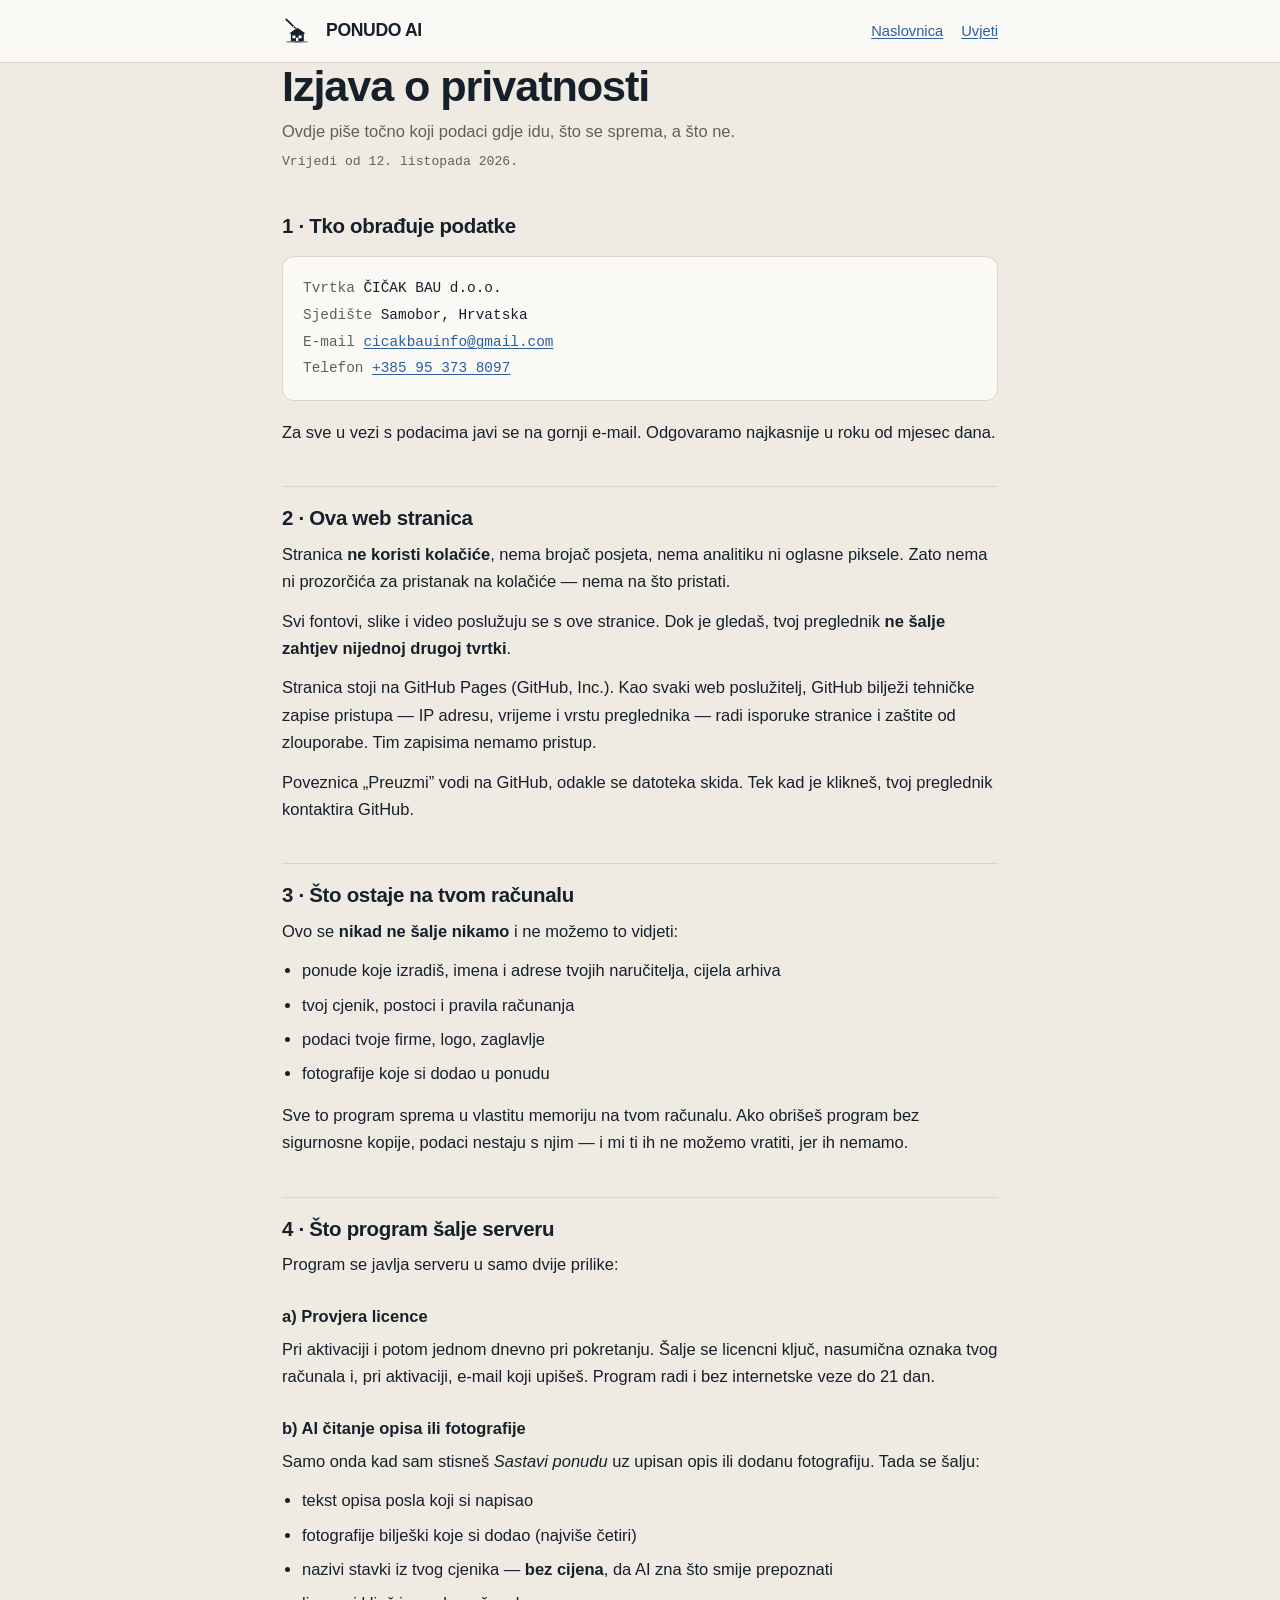
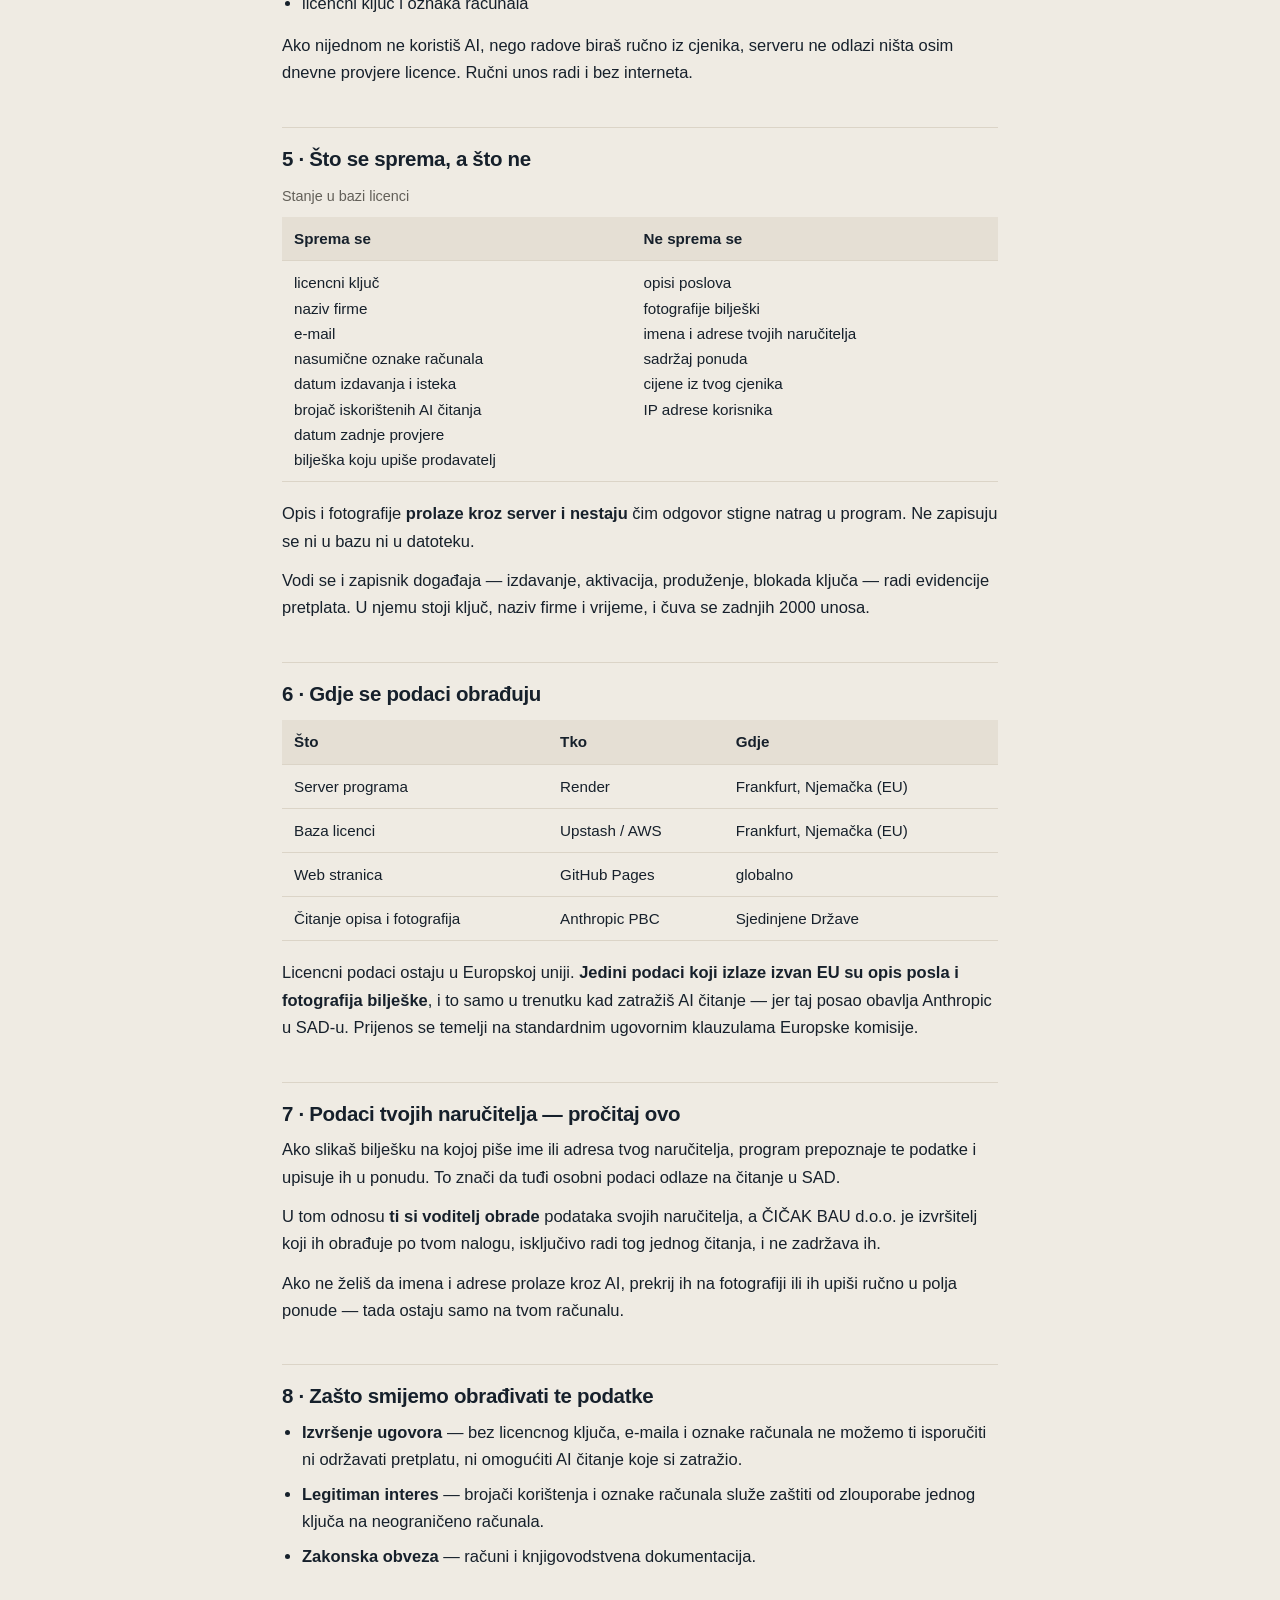
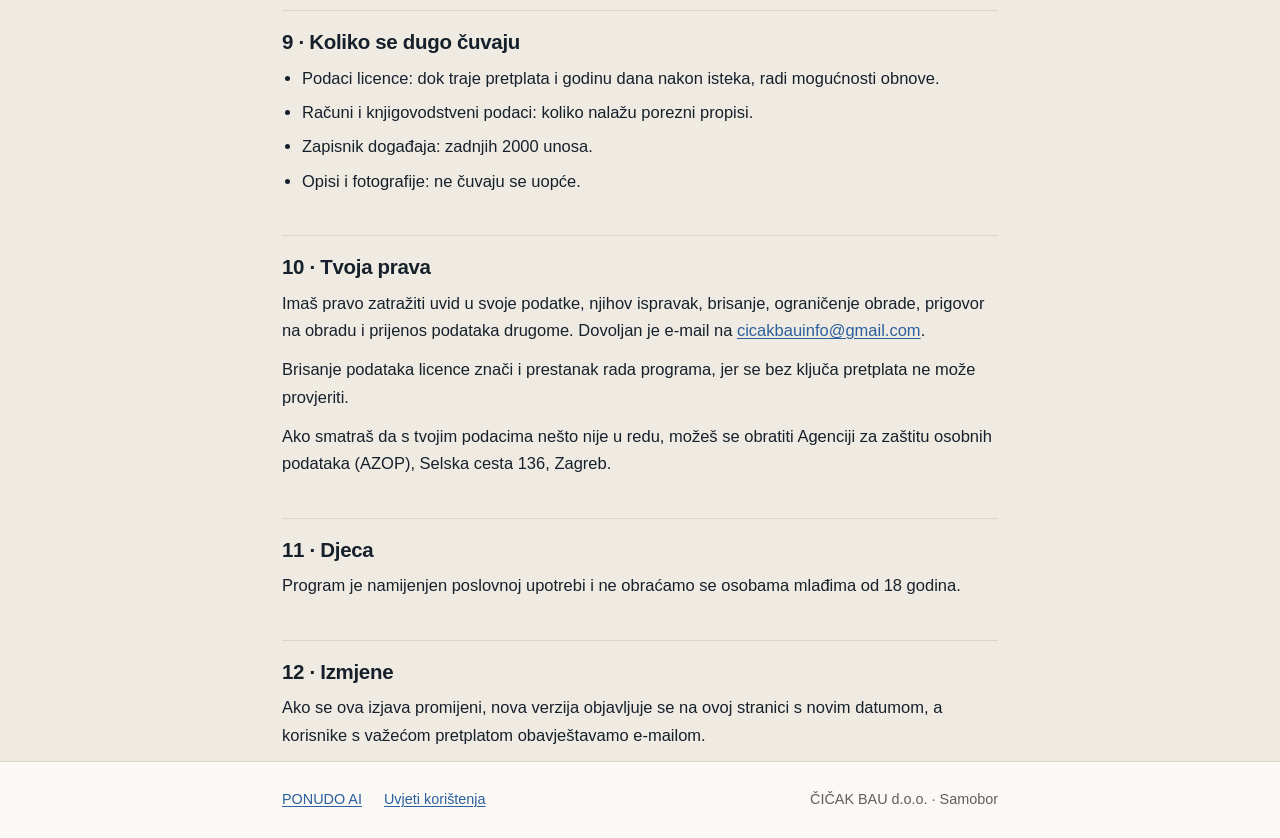
==== privatnost.html @ dbea9ea5 "Uvjeti koristenja i izjava o privatnosti + fontovi s vlastite stranice" ====
<!doctype html>
<html lang="hr">
<head>
<meta charset="utf-8">
<meta name="viewport" content="width=device-width, initial-scale=1">
<title>Izjava o privatnosti · PONUDO AI</title>
<meta name="description" content="Koje podatke PONUDO AI prikuplja, što se sprema, gdje se obrađuje i koja su tvoja prava.">
<meta name="robots" content="index, follow">
<link rel="icon" href="znak.svg">
<link rel="stylesheet" href="fontovi.css">
<link rel="stylesheet" href="pravno.css">
</head>
<body>

<header class="vrh">
  <div class="wrap">
    <img src="znak.svg" alt="">
    <span class="ime">PONUDO AI</span>
    <nav>
      <a href="./">Naslovnica</a>
      <a href="uvjeti.html">Uvjeti</a>
    </nav>
  </div>
</header>

<main class="wrap">

<h1>Izjava o privatnosti</h1>
<p class="uvod">Ovdje piše točno koji podaci gdje idu, što se sprema, a što ne.</p>
<p class="azur">Vrijedi od 12. listopada 2026.</p>

<h2>1 · Tko obrađuje podatke</h2>
<div class="okvir tvrtka">
  <span>Tvrtka</span> ČIČAK BAU d.o.o.<br>
  <span>Sjedište</span> Samobor, Hrvatska<br>
  <span>E-mail</span> <a href="mailto:cicakbauinfo@gmail.com">cicakbauinfo@gmail.com</a><br>
  <span>Telefon</span> <a href="tel:+385953738097">+385 95 373 8097</a>
</div>
<p>Za sve u vezi s podacima javi se na gornji e-mail. Odgovaramo najkasnije u roku od mjesec dana.</p>

<h2>2 · Ova web stranica</h2>
<p>Stranica <strong>ne koristi kolačiće</strong>, nema brojač posjeta, nema analitiku ni oglasne piksele. Zato nema ni prozorčića za pristanak na kolačiće — nema na što pristati.</p>
<p>Svi fontovi, slike i video poslužuju se s ove stranice. Dok je gledaš, tvoj preglednik <strong>ne šalje zahtjev nijednoj drugoj tvrtki</strong>.</p>
<p>Stranica stoji na GitHub Pages (GitHub, Inc.). Kao svaki web poslužitelj, GitHub bilježi tehničke zapise pristupa — IP adresu, vrijeme i vrstu preglednika — radi isporuke stranice i zaštite od zlouporabe. Tim zapisima nemamo pristup.</p>
<p>Poveznica „Preuzmi” vodi na GitHub, odakle se datoteka skida. Tek kad je klikneš, tvoj preglednik kontaktira GitHub.</p>

<h2>3 · Što ostaje na tvom računalu</h2>
<p>Ovo se <strong>nikad ne šalje nikamo</strong> i ne možemo to vidjeti:</p>
<ul>
  <li>ponude koje izradiš, imena i adrese tvojih naručitelja, cijela arhiva</li>
  <li>tvoj cjenik, postoci i pravila računanja</li>
  <li>podaci tvoje firme, logo, zaglavlje</li>
  <li>fotografije koje si dodao u ponudu</li>
</ul>
<p>Sve to program sprema u vlastitu memoriju na tvom računalu. Ako obrišeš program bez sigurnosne kopije, podaci nestaju s njim — i mi ti ih ne možemo vratiti, jer ih nemamo.</p>

<h2>4 · Što program šalje serveru</h2>
<p>Program se javlja serveru u samo dvije prilike:</p>

<h3>a) Provjera licence</h3>
<p>Pri aktivaciji i potom jednom dnevno pri pokretanju. Šalje se licencni ključ, nasumična oznaka tvog računala i, pri aktivaciji, e-mail koji upišeš. Program radi i bez internetske veze do 21 dan.</p>

<h3>b) AI čitanje opisa ili fotografije</h3>
<p>Samo onda kad sam stisneš <em>Sastavi ponudu</em> uz upisan opis ili dodanu fotografiju. Tada se šalju:</p>
<ul>
  <li>tekst opisa posla koji si napisao</li>
  <li>fotografije bilješki koje si dodao (najviše četiri)</li>
  <li>nazivi stavki iz tvog cjenika — <strong>bez cijena</strong>, da AI zna što smije prepoznati</li>
  <li>licencni ključ i oznaka računala</li>
</ul>
<p>Ako nijednom ne koristiš AI, nego radove biraš ručno iz cjenika, serveru ne odlazi ništa osim dnevne provjere licence. Ručni unos radi i bez interneta.</p>

<h2>5 · Što se sprema, a što ne</h2>
<table>
  <caption>Stanje u bazi licenci</caption>
  <tr><th>Sprema se</th><th>Ne sprema se</th></tr>
  <tr>
    <td>
      licencni ključ<br>
      naziv firme<br>
      e-mail<br>
      nasumične oznake računala<br>
      datum izdavanja i isteka<br>
      brojač iskorištenih AI čitanja<br>
      datum zadnje provjere<br>
      bilješka koju upiše prodavatelj
    </td>
    <td>
      opisi poslova<br>
      fotografije bilješki<br>
      imena i adrese tvojih naručitelja<br>
      sadržaj ponuda<br>
      cijene iz tvog cjenika<br>
      IP adrese korisnika
    </td>
  </tr>
</table>
<p>Opis i fotografije <strong>prolaze kroz server i nestaju</strong> čim odgovor stigne natrag u program. Ne zapisuju se ni u bazu ni u datoteku.</p>
<p>Vodi se i zapisnik događaja — izdavanje, aktivacija, produženje, blokada ključa — radi evidencije pretplata. U njemu stoji ključ, naziv firme i vrijeme, i čuva se zadnjih 2000 unosa.</p>

<h2>6 · Gdje se podaci obrađuju</h2>
<table>
  <tr><th>Što</th><th>Tko</th><th>Gdje</th></tr>
  <tr><td>Server programa</td><td>Render</td><td>Frankfurt, Njemačka (EU)</td></tr>
  <tr><td>Baza licenci</td><td>Upstash / AWS</td><td>Frankfurt, Njemačka (EU)</td></tr>
  <tr><td>Web stranica</td><td>GitHub Pages</td><td>globalno</td></tr>
  <tr><td>Čitanje opisa i fotografija</td><td>Anthropic PBC</td><td>Sjedinjene Države</td></tr>
</table>
<p>Licencni podaci ostaju u Europskoj uniji. <strong>Jedini podaci koji izlaze izvan EU su opis posla i fotografija bilješke</strong>, i to samo u trenutku kad zatražiš AI čitanje — jer taj posao obavlja Anthropic u SAD-u. Prijenos se temelji na standardnim ugovornim klauzulama Europske komisije.</p>

<h2>7 · Podaci tvojih naručitelja — pročitaj ovo</h2>
<p>Ako slikaš bilješku na kojoj piše ime ili adresa tvog naručitelja, program prepoznaje te podatke i upisuje ih u ponudu. To znači da tuđi osobni podaci odlaze na čitanje u SAD.</p>
<p>U tom odnosu <strong>ti si voditelj obrade</strong> podataka svojih naručitelja, a ČIČAK BAU d.o.o. je izvršitelj koji ih obrađuje po tvom nalogu, isključivo radi tog jednog čitanja, i ne zadržava ih.</p>
<p>Ako ne želiš da imena i adrese prolaze kroz AI, prekrij ih na fotografiji ili ih upiši ručno u polja ponude — tada ostaju samo na tvom računalu.</p>

<h2>8 · Zašto smijemo obrađivati te podatke</h2>
<ul>
  <li><strong>Izvršenje ugovora</strong> — bez licencnog ključa, e-maila i oznake računala ne možemo ti isporučiti ni održavati pretplatu, ni omogućiti AI čitanje koje si zatražio.</li>
  <li><strong>Legitiman interes</strong> — brojači korištenja i oznake računala služe zaštiti od zlouporabe jednog ključa na neograničeno računala.</li>
  <li><strong>Zakonska obveza</strong> — računi i knjigovodstvena dokumentacija.</li>
</ul>

<h2>9 · Koliko se dugo čuvaju</h2>
<ul>
  <li>Podaci licence: dok traje pretplata i godinu dana nakon isteka, radi mogućnosti obnove.</li>
  <li>Računi i knjigovodstveni podaci: koliko nalažu porezni propisi.</li>
  <li>Zapisnik događaja: zadnjih 2000 unosa.</li>
  <li>Opisi i fotografije: ne čuvaju se uopće.</li>
</ul>

<h2>10 · Tvoja prava</h2>
<p>Imaš pravo zatražiti uvid u svoje podatke, njihov ispravak, brisanje, ograničenje obrade, prigovor na obradu i prijenos podataka drugome. Dovoljan je e-mail na <a href="mailto:cicakbauinfo@gmail.com">cicakbauinfo@gmail.com</a>.</p>
<p>Brisanje podataka licence znači i prestanak rada programa, jer se bez ključa pretplata ne može provjeriti.</p>
<p>Ako smatraš da s tvojim podacima nešto nije u redu, možeš se obratiti Agenciji za zaštitu osobnih podataka (AZOP), Selska cesta 136, Zagreb.</p>

<h2>11 · Djeca</h2>
<p>Program je namijenjen poslovnoj upotrebi i ne obraćamo se osobama mlađima od 18 godina.</p>

<h2>12 · Izmjene</h2>
<p>Ako se ova izjava promijeni, nova verzija objavljuje se na ovoj stranici s novim datumom, a korisnike s važećom pretplatom obavještavamo e-mailom.</p>

</main>

<footer>
  <div class="wrap">
    <a href="./">PONUDO AI</a>
    <a href="uvjeti.html">Uvjeti korištenja</a>
    <span class="razmak">ČIČAK BAU d.o.o. · Samobor</span>
  </div>
</footer>

</body>
</html>
---- fontovi.css ----
/* Fontovi se poslužuju s ove stranice — ništa se ne traži od Googlea ni bilo koga drugog. */
@font-face{font-family:'Figtree';font-style:normal;font-weight:400;font-display:swap;
src:url(figtree-latin-ext-400-normal.woff2) format('woff2');
unicode-range:U+0100-02BA,U+02BD-02C5,U+02C7-02CC,U+02CE-02D7,U+02DD-02FF,U+0304,U+0308,U+0329,U+1D00-1DBF,U+1E00-1E9F,U+1EF2-1EFF,U+2020,U+20A0-20AB,U+20AD-20C0,U+2113,U+2C60-2C7F,U+A720-A7FF}
@font-face{font-family:'Figtree';font-style:normal;font-weight:400;font-display:swap;
src:url(figtree-latin-400-normal.woff2) format('woff2');
unicode-range:U+0000-00FF,U+0131,U+0152-0153,U+02BB-02BC,U+02C6,U+02DA,U+02DC,U+0304,U+0308,U+0329,U+2000-206F,U+20AC,U+2122,U+2191,U+2193,U+2212,U+2215,U+FEFF,U+FFFD}
@font-face{font-family:'Figtree';font-style:normal;font-weight:500;font-display:swap;
src:url(figtree-latin-ext-500-normal.woff2) format('woff2');
unicode-range:U+0100-02BA,U+02BD-02C5,U+02C7-02CC,U+02CE-02D7,U+02DD-02FF,U+0304,U+0308,U+0329,U+1D00-1DBF,U+1E00-1E9F,U+1EF2-1EFF,U+2020,U+20A0-20AB,U+20AD-20C0,U+2113,U+2C60-2C7F,U+A720-A7FF}
@font-face{font-family:'Figtree';font-style:normal;font-weight:500;font-display:swap;
src:url(figtree-latin-500-normal.woff2) format('woff2');
unicode-range:U+0000-00FF,U+0131,U+0152-0153,U+02BB-02BC,U+02C6,U+02DA,U+02DC,U+0304,U+0308,U+0329,U+2000-206F,U+20AC,U+2122,U+2191,U+2193,U+2212,U+2215,U+FEFF,U+FFFD}
@font-face{font-family:'Figtree';font-style:normal;font-weight:600;font-display:swap;
src:url(figtree-latin-ext-600-normal.woff2) format('woff2');
unicode-range:U+0100-02BA,U+02BD-02C5,U+02C7-02CC,U+02CE-02D7,U+02DD-02FF,U+0304,U+0308,U+0329,U+1D00-1DBF,U+1E00-1E9F,U+1EF2-1EFF,U+2020,U+20A0-20AB,U+20AD-20C0,U+2113,U+2C60-2C7F,U+A720-A7FF}
@font-face{font-family:'Figtree';font-style:normal;font-weight:600;font-display:swap;
src:url(figtree-latin-600-normal.woff2) format('woff2');
unicode-range:U+0000-00FF,U+0131,U+0152-0153,U+02BB-02BC,U+02C6,U+02DA,U+02DC,U+0304,U+0308,U+0329,U+2000-206F,U+20AC,U+2122,U+2191,U+2193,U+2212,U+2215,U+FEFF,U+FFFD}
@font-face{font-family:'Outfit';font-style:normal;font-weight:600;font-display:swap;
src:url(outfit-latin-ext-600-normal.woff2) format('woff2');
unicode-range:U+0100-02BA,U+02BD-02C5,U+02C7-02CC,U+02CE-02D7,U+02DD-02FF,U+0304,U+0308,U+0329,U+1D00-1DBF,U+1E00-1E9F,U+1EF2-1EFF,U+2020,U+20A0-20AB,U+20AD-20C0,U+2113,U+2C60-2C7F,U+A720-A7FF}
@font-face{font-family:'Outfit';font-style:normal;font-weight:600;font-display:swap;
src:url(outfit-latin-600-normal.woff2) format('woff2');
unicode-range:U+0000-00FF,U+0131,U+0152-0153,U+02BB-02BC,U+02C6,U+02DA,U+02DC,U+0304,U+0308,U+0329,U+2000-206F,U+20AC,U+2122,U+2191,U+2193,U+2212,U+2215,U+FEFF,U+FFFD}
@font-face{font-family:'Outfit';font-style:normal;font-weight:700;font-display:swap;
src:url(outfit-latin-ext-700-normal.woff2) format('woff2');
unicode-range:U+0100-02BA,U+02BD-02C5,U+02C7-02CC,U+02CE-02D7,U+02DD-02FF,U+0304,U+0308,U+0329,U+1D00-1DBF,U+1E00-1E9F,U+1EF2-1EFF,U+2020,U+20A0-20AB,U+20AD-20C0,U+2113,U+2C60-2C7F,U+A720-A7FF}
@font-face{font-family:'Outfit';font-style:normal;font-weight:700;font-display:swap;
src:url(outfit-latin-700-normal.woff2) format('woff2');
unicode-range:U+0000-00FF,U+0131,U+0152-0153,U+02BB-02BC,U+02C6,U+02DA,U+02DC,U+0304,U+0308,U+0329,U+2000-206F,U+20AC,U+2122,U+2191,U+2193,U+2212,U+2215,U+FEFF,U+FFFD}
@font-face{font-family:'Outfit';font-style:normal;font-weight:800;font-display:swap;
src:url(outfit-latin-ext-800-normal.woff2) format('woff2');
unicode-range:U+0100-02BA,U+02BD-02C5,U+02C7-02CC,U+02CE-02D7,U+02DD-02FF,U+0304,U+0308,U+0329,U+1D00-1DBF,U+1E00-1E9F,U+1EF2-1EFF,U+2020,U+20A0-20AB,U+20AD-20C0,U+2113,U+2C60-2C7F,U+A720-A7FF}
@font-face{font-family:'Outfit';font-style:normal;font-weight:800;font-display:swap;
src:url(outfit-latin-800-normal.woff2) format('woff2');
unicode-range:U+0000-00FF,U+0131,U+0152-0153,U+02BB-02BC,U+02C6,U+02DA,U+02DC,U+0304,U+0308,U+0329,U+2000-206F,U+20AC,U+2122,U+2191,U+2193,U+2212,U+2215,U+FEFF,U+FFFD}
@font-face{font-family:'DM Mono';font-style:normal;font-weight:400;font-display:swap;
src:url(dm-mono-latin-ext-400-normal.woff2) format('woff2');
unicode-range:U+0100-02BA,U+02BD-02C5,U+02C7-02CC,U+02CE-02D7,U+02DD-02FF,U+0304,U+0308,U+0329,U+1D00-1DBF,U+1E00-1E9F,U+1EF2-1EFF,U+2020,U+20A0-20AB,U+20AD-20C0,U+2113,U+2C60-2C7F,U+A720-A7FF}
@font-face{font-family:'DM Mono';font-style:normal;font-weight:400;font-display:swap;
src:url(dm-mono-latin-400-normal.woff2) format('woff2');
unicode-range:U+0000-00FF,U+0131,U+0152-0153,U+02BB-02BC,U+02C6,U+02DA,U+02DC,U+0304,U+0308,U+0329,U+2000-206F,U+20AC,U+2122,U+2191,U+2193,U+2212,U+2215,U+FEFF,U+FFFD}
@font-face{font-family:'DM Mono';font-style:normal;font-weight:500;font-display:swap;
src:url(dm-mono-latin-ext-500-normal.woff2) format('woff2');
unicode-range:U+0100-02BA,U+02BD-02C5,U+02C7-02CC,U+02CE-02D7,U+02DD-02FF,U+0304,U+0308,U+0329,U+1D00-1DBF,U+1E00-1E9F,U+1EF2-1EFF,U+2020,U+20A0-20AB,U+20AD-20C0,U+2113,U+2C60-2C7F,U+A720-A7FF}
@font-face{font-family:'DM Mono';font-style:normal;font-weight:500;font-display:swap;
src:url(dm-mono-latin-500-normal.woff2) format('woff2');
unicode-range:U+0000-00FF,U+0131,U+0152-0153,U+02BB-02BC,U+02C6,U+02DA,U+02DC,U+0304,U+0308,U+0329,U+2000-206F,U+20AC,U+2122,U+2191,U+2193,U+2212,U+2215,U+FEFF,U+FFFD}
---- pravno.css ----
/* Zajednički izgled pravnih stranica — ista paleta i fontovi kao naslovnica */
:root{
  --bg:#EFEBE3; --surface:#FBF9F5; --surface-2:#E5DFD4;
  --fg:#16202B; --fg-muted:#625F58;
  --line:#DBD4C7; --line-strong:#C2B9A8;
  --accent:#2B5F9E; --accent-2:#1E4876; --accent-ink:#FFFFFF; --accent-soft:#E3EAF4;
  --ff-display:"Outfit","Segoe UI",Arial,sans-serif;
  --ff-body:"Figtree","Segoe UI",Roboto,Arial,sans-serif;
  --ff-mono:"DM Mono",ui-monospace,"Courier New",monospace;
}
@media (prefers-color-scheme:dark){
  :root:not([data-theme="light"]){
    --bg:#121820; --surface:#1A222C; --surface-2:#222B36;
    --fg:#ECE8E0; --fg-muted:#9BA1A9;
    --line:#2C3641; --line-strong:#3F4B58;
    --accent:#74A8E6; --accent-2:#A9CBF2; --accent-ink:#0F1720; --accent-soft:#1C2A3A;
    color-scheme:dark;
  }
}
*{box-sizing:border-box}
html{scroll-behavior:smooth}
body{margin:0;background:var(--bg);color:var(--fg);font-family:var(--ff-body);
     font-size:16.5px;line-height:1.66;-webkit-font-smoothing:antialiased}
.wrap{max-width:760px;margin:0 auto;padding:0 22px}

header.vrh{border-bottom:1px solid var(--line);background:var(--surface)}
header.vrh .wrap{display:flex;align-items:center;gap:14px;padding-block:16px}
header.vrh img{width:30px;height:30px;display:block}
header.vrh .ime{font-family:var(--ff-display);font-weight:800;letter-spacing:-.02em;font-size:1.1rem}
header.vrh nav{margin-left:auto;display:flex;gap:18px;font-size:.92rem}

main{padding-block:44px 64px}
h1{font-family:var(--ff-display);font-weight:800;letter-spacing:-.025em;
   font-size:clamp(1.9rem,4.4vw,2.7rem);line-height:1.08;margin:0 0 8px}
.uvod{color:var(--fg-muted);margin:0 0 6px}
.azur{font-family:var(--ff-mono);font-size:.82rem;color:var(--fg-muted);margin:0 0 34px}
h2{font-family:var(--ff-display);font-weight:700;letter-spacing:-.015em;
   font-size:1.28rem;line-height:1.25;margin:40px 0 10px;padding-top:18px;border-top:1px solid var(--line)}
h2:first-of-type{border-top:0;padding-top:0}
h3{font-family:var(--ff-display);font-weight:600;font-size:1.03rem;margin:24px 0 6px}
p,li{margin:0 0 12px}
ul,ol{padding-left:20px;margin:0 0 14px}
li{margin-bottom:7px}
a{color:var(--accent);text-decoration-thickness:1px;text-underline-offset:2px}
a:hover{color:var(--accent-2)}
a:focus-visible,button:focus-visible{outline:2.5px solid var(--accent);outline-offset:3px;border-radius:3px}
strong{font-weight:600}

.okvir{background:var(--surface);border:1px solid var(--line);border-radius:12px;padding:18px 20px;margin:18px 0}
.okvir p:last-child,.okvir ul:last-child,.okvir li:last-child{margin-bottom:0}
.tvrtka{font-family:var(--ff-mono);font-size:.9rem;line-height:1.85}
.tvrtka span{color:var(--fg-muted)}

table{border-collapse:collapse;width:100%;margin:14px 0 18px;font-size:.95rem}
th,td{text-align:left;padding:9px 12px;border-bottom:1px solid var(--line);vertical-align:top}
th{font-weight:600;background:var(--surface-2)}
caption{text-align:left;color:var(--fg-muted);font-size:.9rem;padding-bottom:8px}

footer{border-top:1px solid var(--line);background:var(--surface);padding-block:26px;font-size:.9rem}
footer .wrap{display:flex;flex-wrap:wrap;gap:8px 22px;align-items:center}
footer .razmak{margin-left:auto;color:var(--fg-muted)}
@media (max-width:560px){ footer .razmak{margin-left:0;width:100%} }
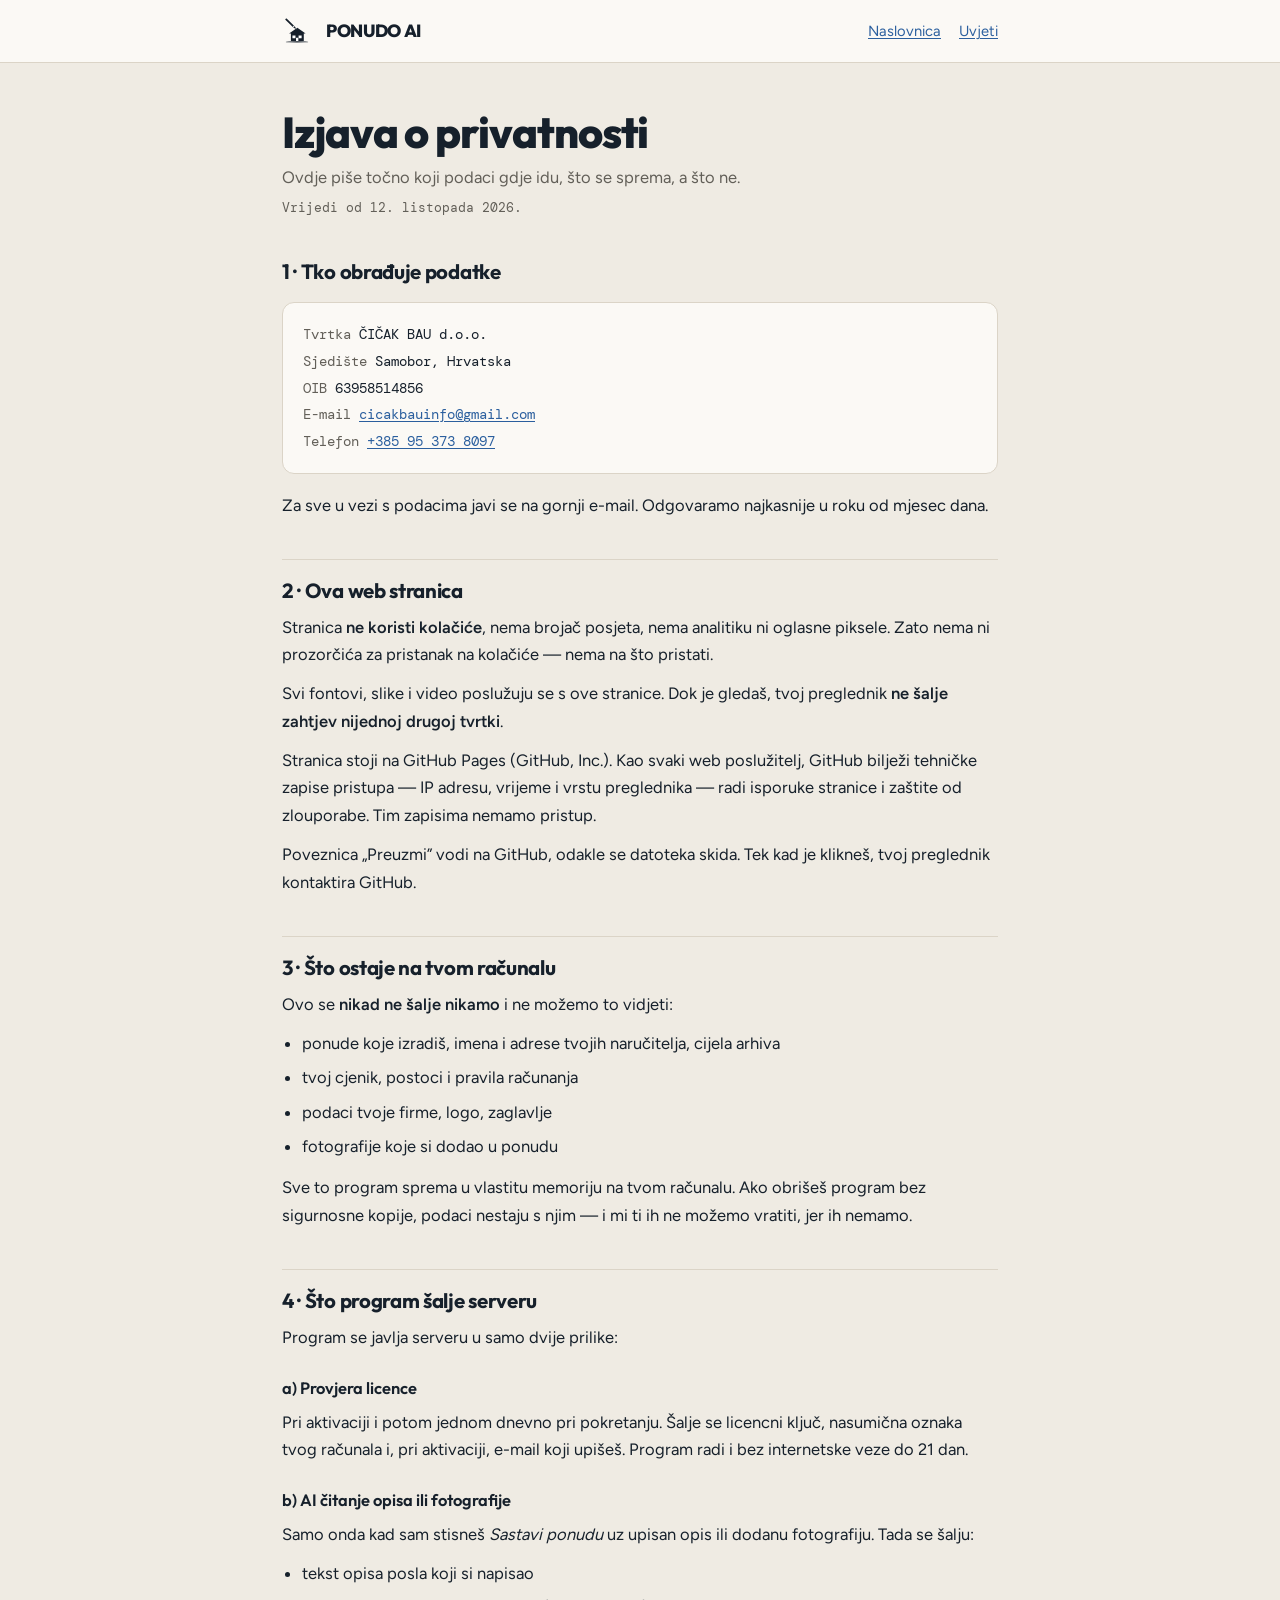
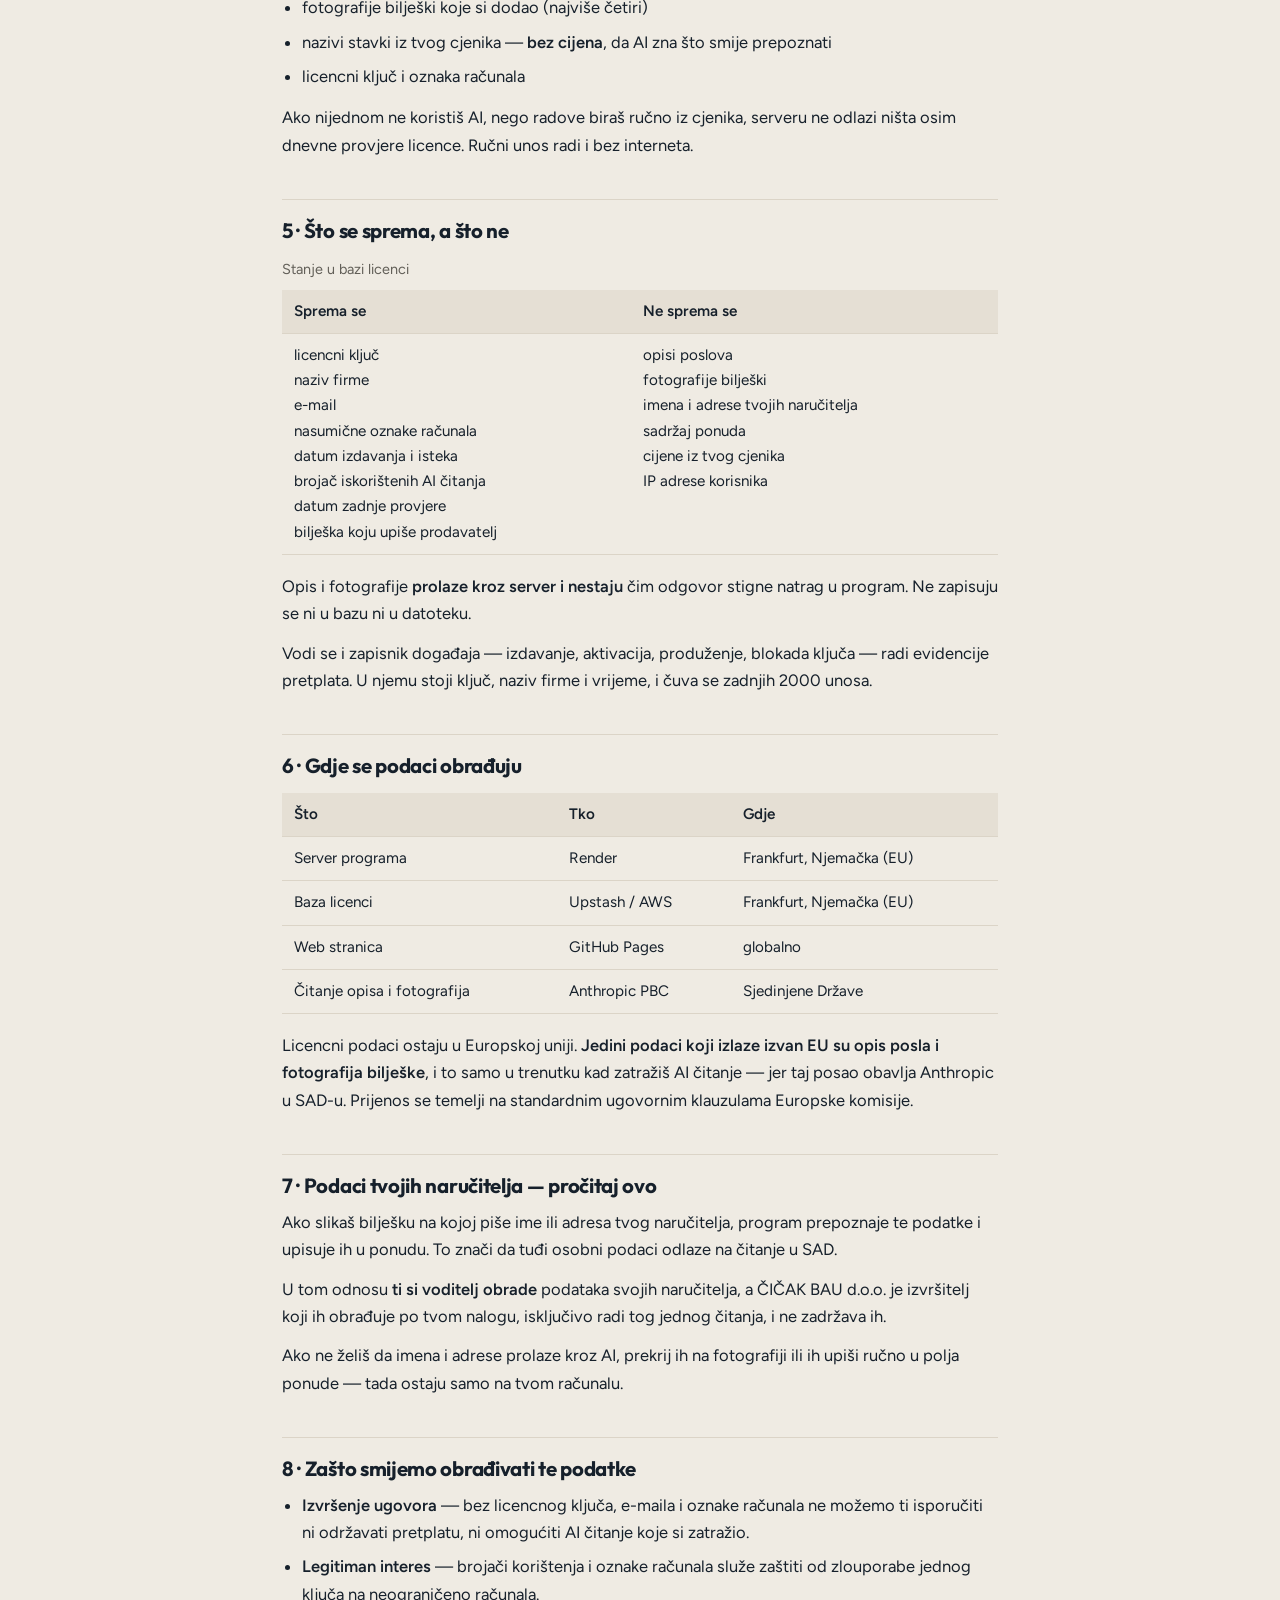
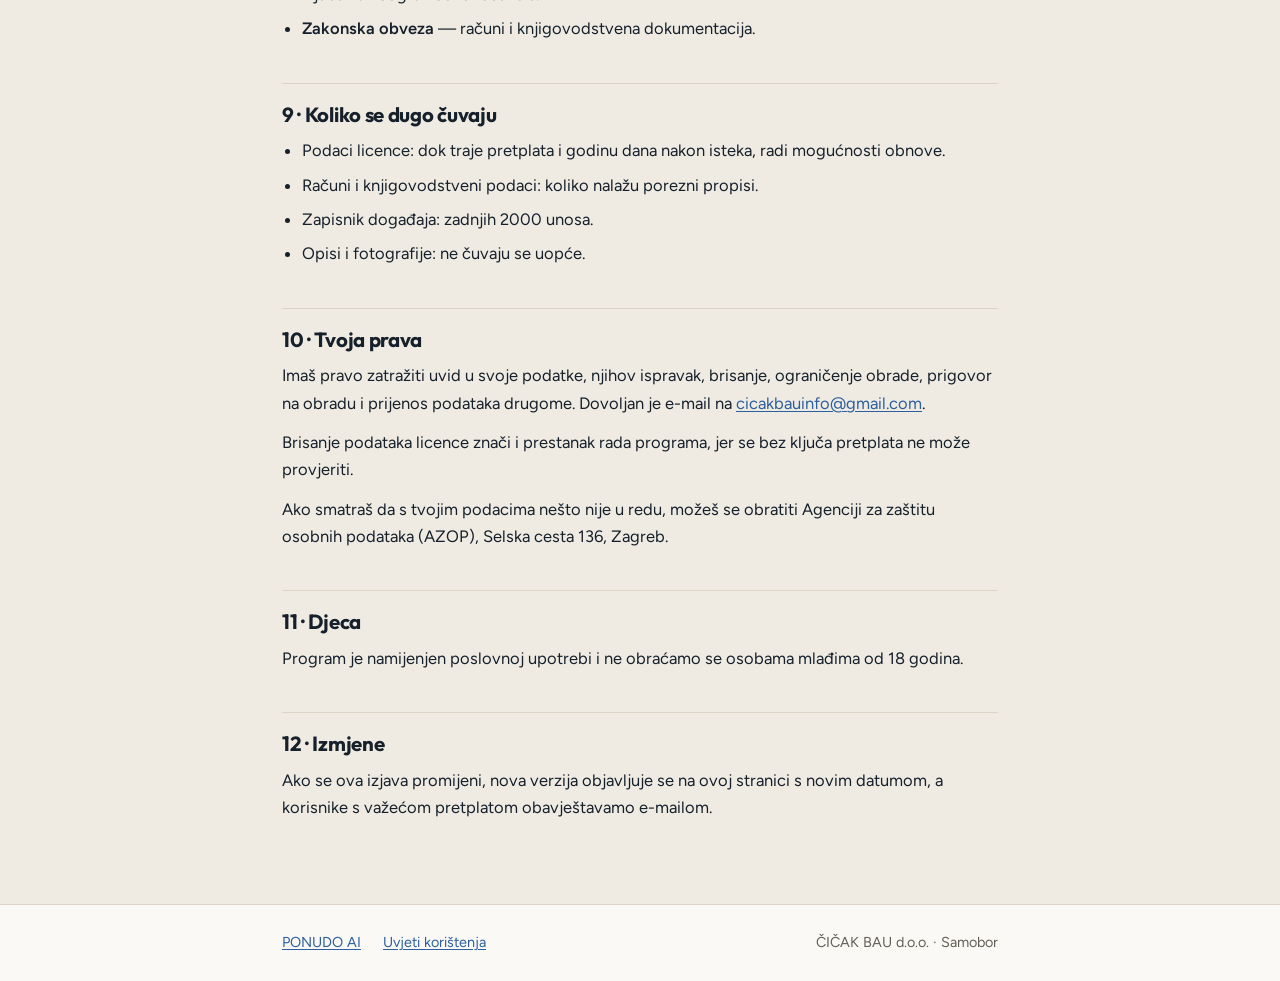
==== commit 369d0208: "OIB tvrtke i podaci za uplatu (IBAN, model, poziv na broj)" ====
--- a/privatnost.html
+++ b/privatnost.html
@@ -33,6 +33,7 @@
 <div class="okvir tvrtka">
   <span>Tvrtka</span> ČIČAK BAU d.o.o.<br>
   <span>Sjedište</span> Samobor, Hrvatska<br>
+  <span>OIB</span> 63958514856<br>
   <span>E-mail</span> <a href="mailto:cicakbauinfo@gmail.com">cicakbauinfo@gmail.com</a><br>
   <span>Telefon</span> <a href="tel:+385953738097">+385 95 373 8097</a>
 </div>
--- a/pravno.css
+++ b/pravno.css
@@ -29,7 +29,7 @@
 header.vrh .ime{font-family:var(--ff-display);font-weight:800;letter-spacing:-.02em;font-size:1.1rem}
 header.vrh nav{margin-left:auto;display:flex;gap:18px;font-size:.92rem}
 
-main{padding-block:44px 64px}
+main.wrap{padding-block:46px 70px}
 h1{font-family:var(--ff-display);font-weight:800;letter-spacing:-.025em;
    font-size:clamp(1.9rem,4.4vw,2.7rem);line-height:1.08;margin:0 0 8px}
 .uvod{color:var(--fg-muted);margin:0 0 6px}
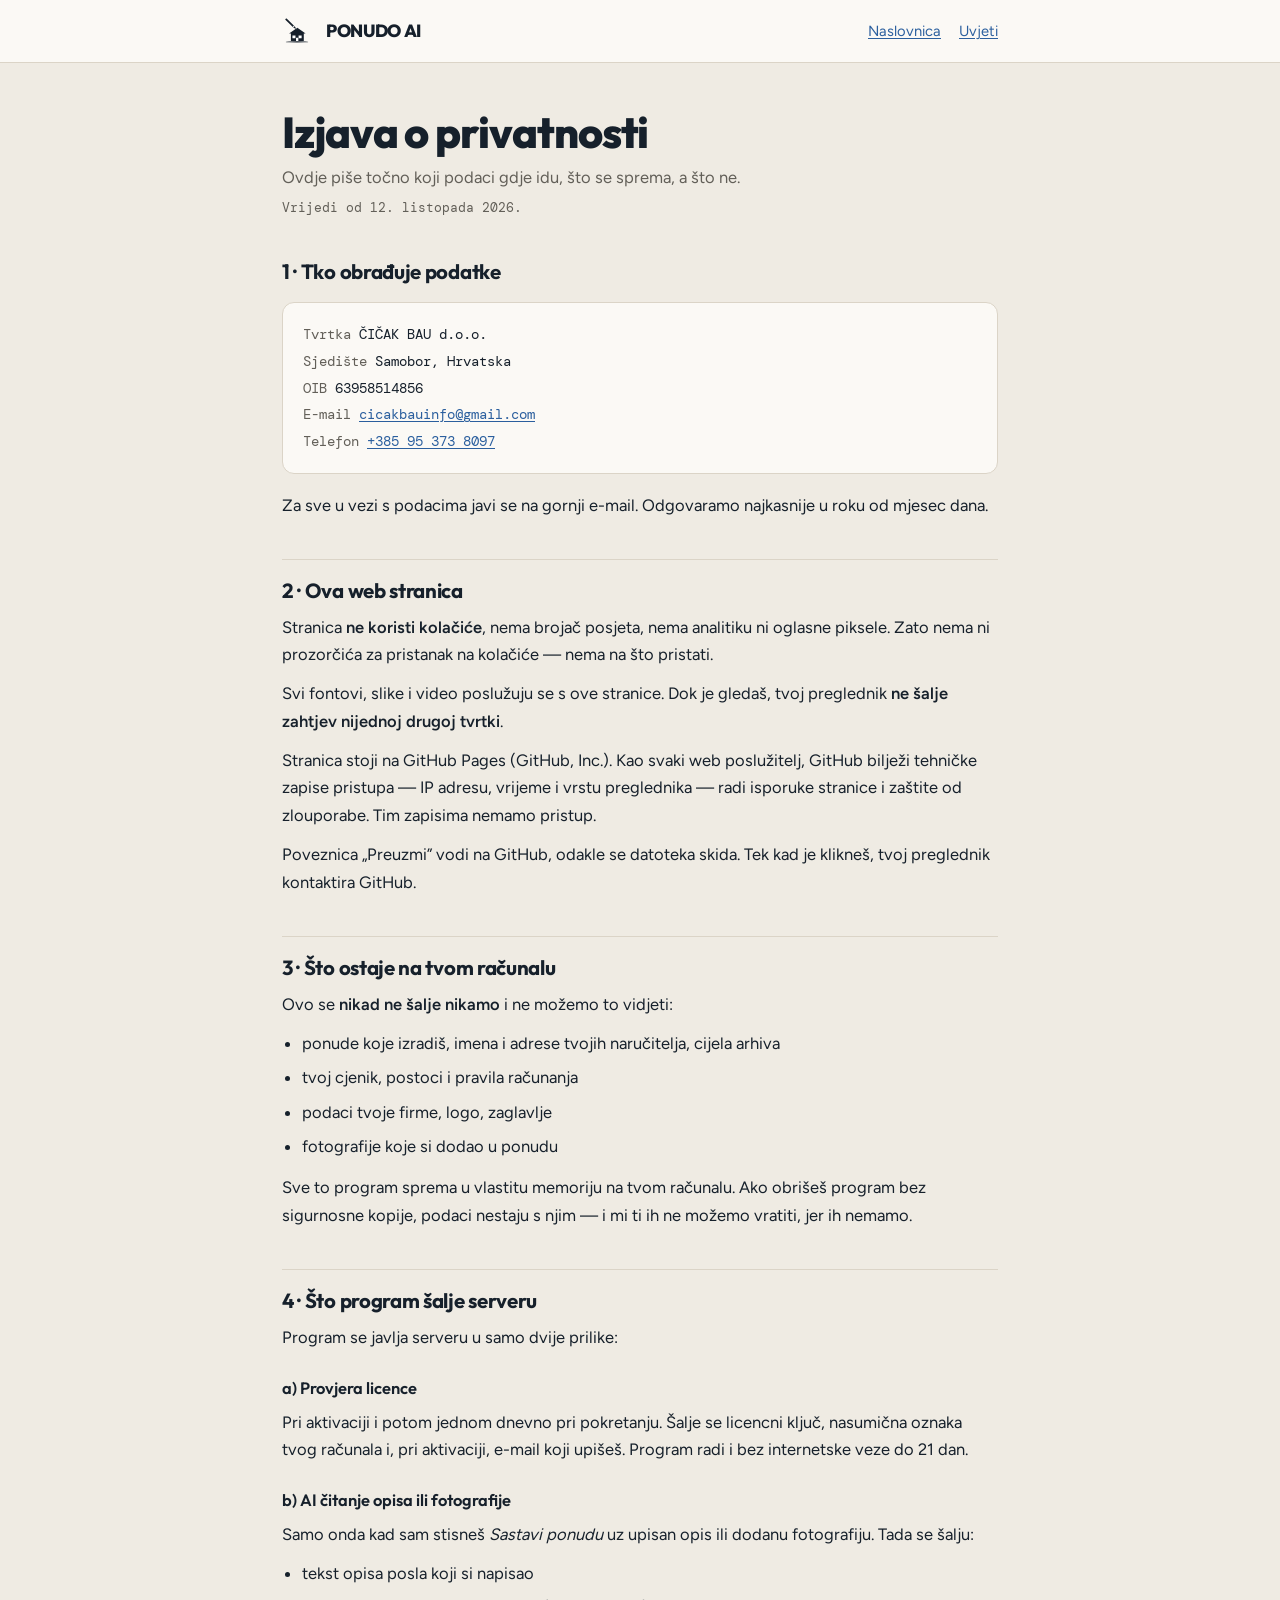
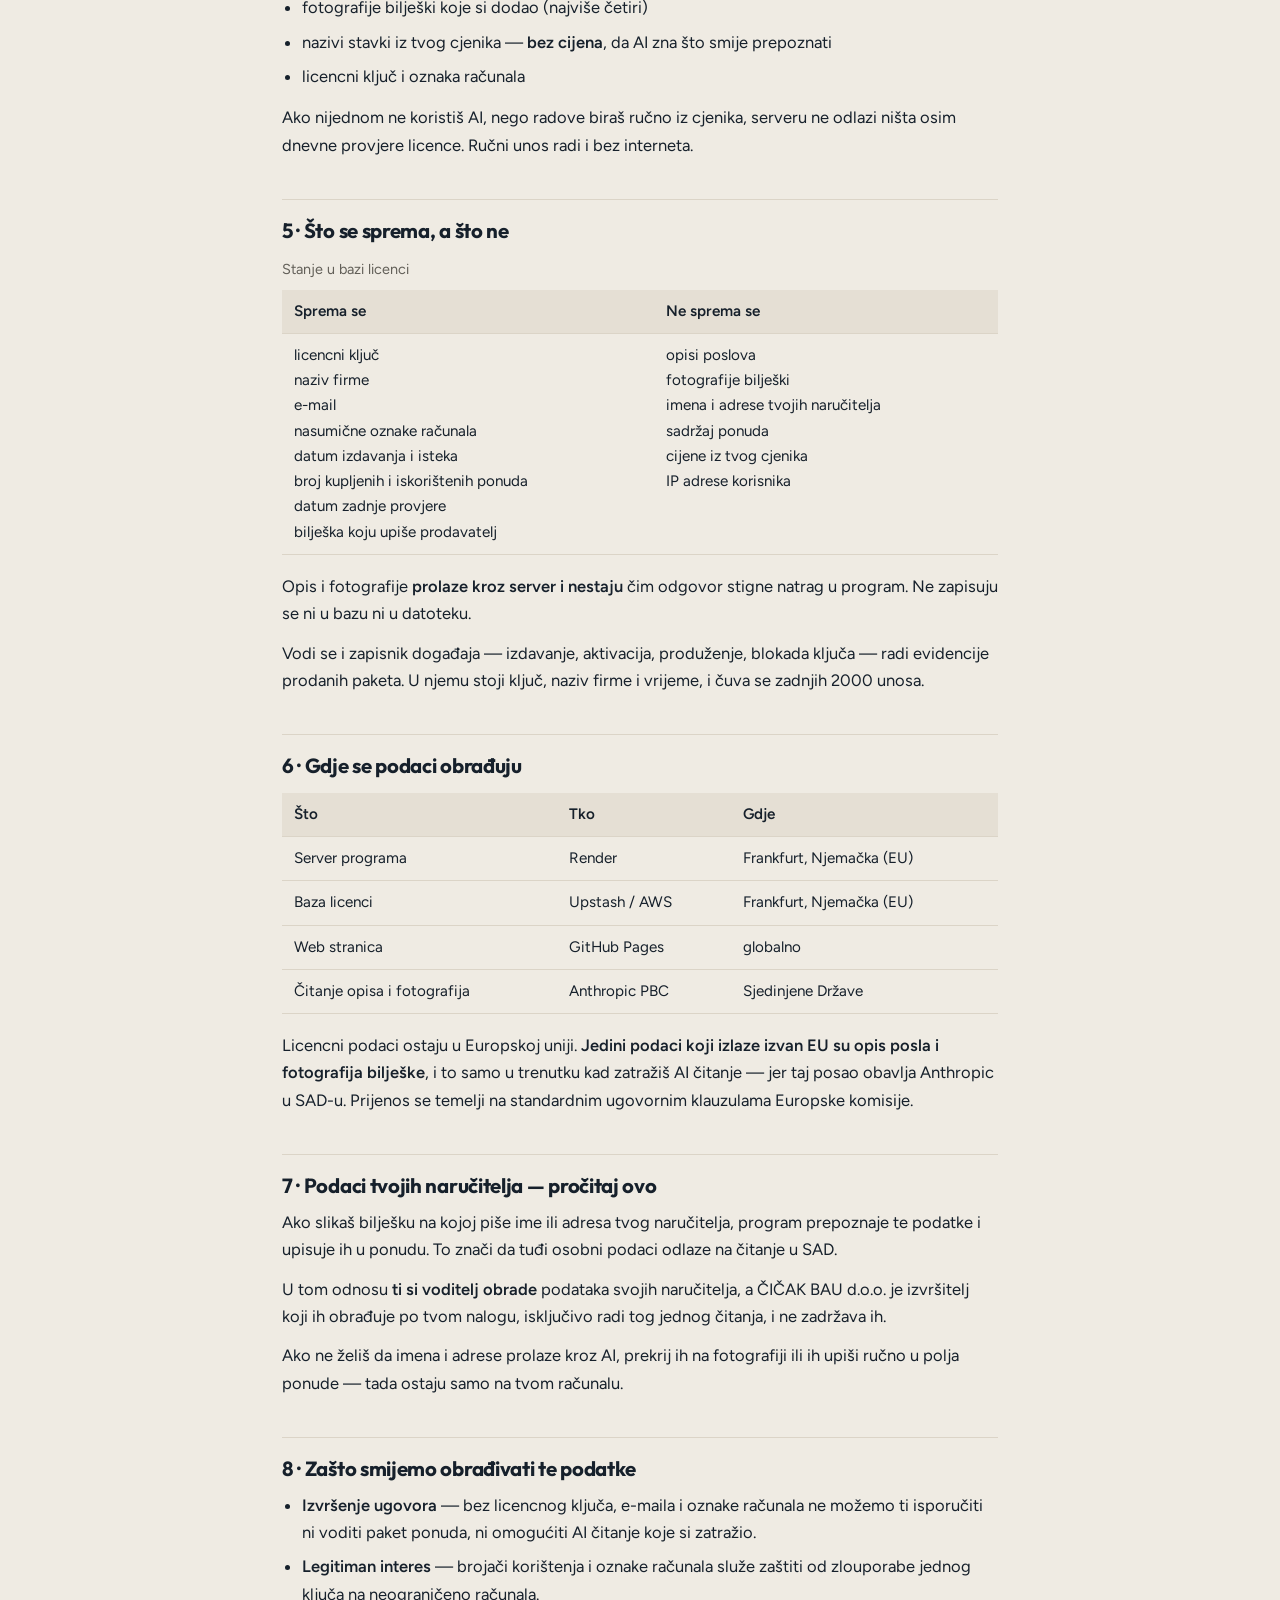
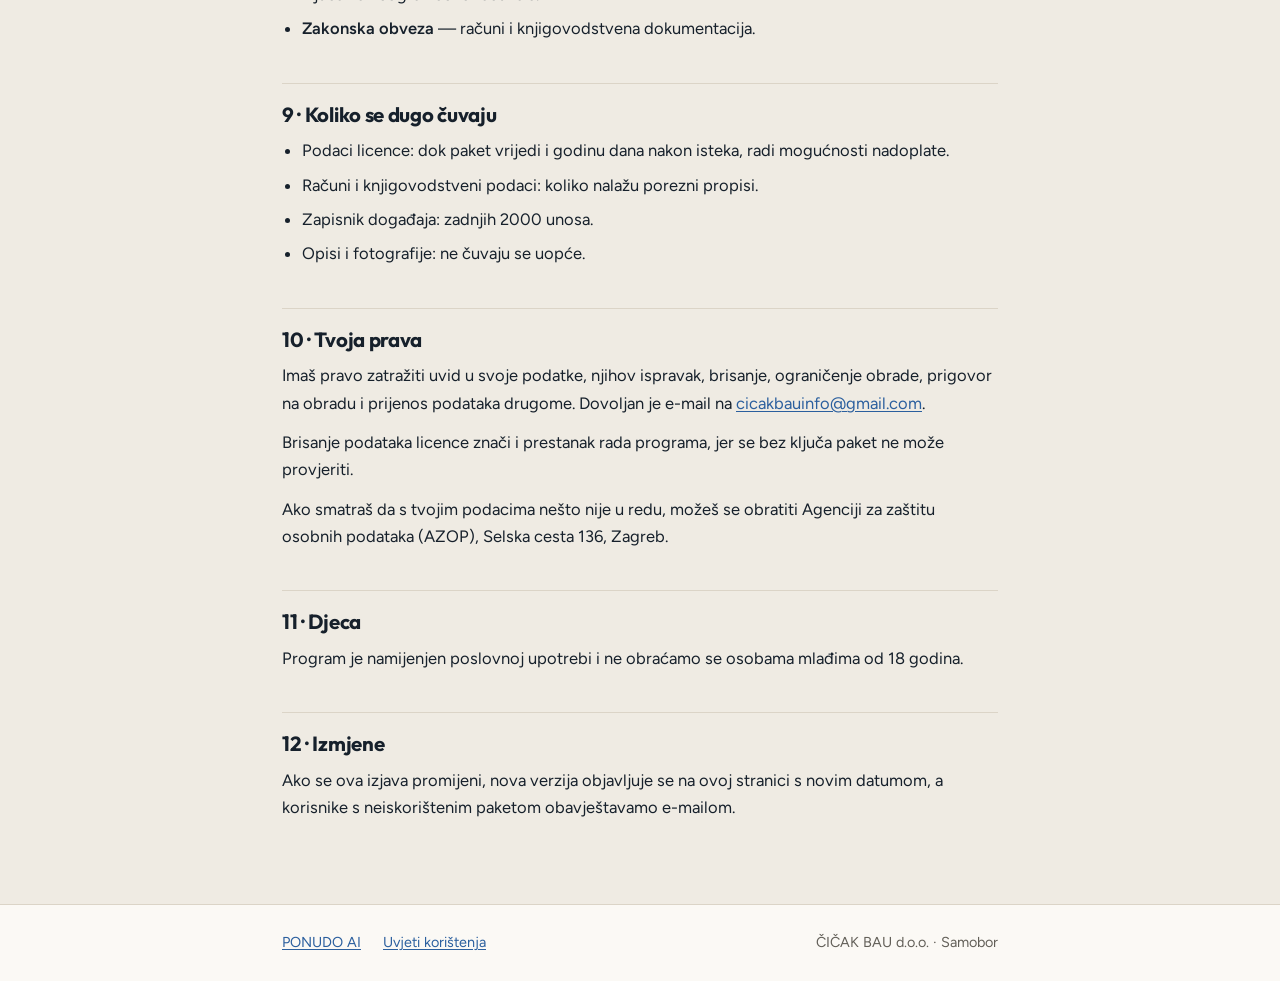
==== commit e2c21c13: "Nova cijena: paketi 20 ponuda / 20 € i 60 ponuda / 49 €" ====
--- a/privatnost.html
+++ b/privatnost.html
@@ -82,7 +82,7 @@
       e-mail<br>
       nasumične oznake računala<br>
       datum izdavanja i isteka<br>
-      brojač iskorištenih AI čitanja<br>
+      broj kupljenih i iskorištenih ponuda<br>
       datum zadnje provjere<br>
       bilješka koju upiše prodavatelj
     </td>
@@ -97,7 +97,7 @@
   </tr>
 </table>
 <p>Opis i fotografije <strong>prolaze kroz server i nestaju</strong> čim odgovor stigne natrag u program. Ne zapisuju se ni u bazu ni u datoteku.</p>
-<p>Vodi se i zapisnik događaja — izdavanje, aktivacija, produženje, blokada ključa — radi evidencije pretplata. U njemu stoji ključ, naziv firme i vrijeme, i čuva se zadnjih 2000 unosa.</p>
+<p>Vodi se i zapisnik događaja — izdavanje, aktivacija, produženje, blokada ključa — radi evidencije prodanih paketa. U njemu stoji ključ, naziv firme i vrijeme, i čuva se zadnjih 2000 unosa.</p>
 
 <h2>6 · Gdje se podaci obrađuju</h2>
 <table>
@@ -116,14 +116,14 @@
 
 <h2>8 · Zašto smijemo obrađivati te podatke</h2>
 <ul>
-  <li><strong>Izvršenje ugovora</strong> — bez licencnog ključa, e-maila i oznake računala ne možemo ti isporučiti ni održavati pretplatu, ni omogućiti AI čitanje koje si zatražio.</li>
+  <li><strong>Izvršenje ugovora</strong> — bez licencnog ključa, e-maila i oznake računala ne možemo ti isporučiti ni voditi paket ponuda, ni omogućiti AI čitanje koje si zatražio.</li>
   <li><strong>Legitiman interes</strong> — brojači korištenja i oznake računala služe zaštiti od zlouporabe jednog ključa na neograničeno računala.</li>
   <li><strong>Zakonska obveza</strong> — računi i knjigovodstvena dokumentacija.</li>
 </ul>
 
 <h2>9 · Koliko se dugo čuvaju</h2>
 <ul>
-  <li>Podaci licence: dok traje pretplata i godinu dana nakon isteka, radi mogućnosti obnove.</li>
+  <li>Podaci licence: dok paket vrijedi i godinu dana nakon isteka, radi mogućnosti nadoplate.</li>
   <li>Računi i knjigovodstveni podaci: koliko nalažu porezni propisi.</li>
   <li>Zapisnik događaja: zadnjih 2000 unosa.</li>
   <li>Opisi i fotografije: ne čuvaju se uopće.</li>
@@ -131,14 +131,14 @@
 
 <h2>10 · Tvoja prava</h2>
 <p>Imaš pravo zatražiti uvid u svoje podatke, njihov ispravak, brisanje, ograničenje obrade, prigovor na obradu i prijenos podataka drugome. Dovoljan je e-mail na <a href="mailto:cicakbauinfo@gmail.com">cicakbauinfo@gmail.com</a>.</p>
-<p>Brisanje podataka licence znači i prestanak rada programa, jer se bez ključa pretplata ne može provjeriti.</p>
+<p>Brisanje podataka licence znači i prestanak rada programa, jer se bez ključa paket ne može provjeriti.</p>
 <p>Ako smatraš da s tvojim podacima nešto nije u redu, možeš se obratiti Agenciji za zaštitu osobnih podataka (AZOP), Selska cesta 136, Zagreb.</p>
 
 <h2>11 · Djeca</h2>
 <p>Program je namijenjen poslovnoj upotrebi i ne obraćamo se osobama mlađima od 18 godina.</p>
 
 <h2>12 · Izmjene</h2>
-<p>Ako se ova izjava promijeni, nova verzija objavljuje se na ovoj stranici s novim datumom, a korisnike s važećom pretplatom obavještavamo e-mailom.</p>
+<p>Ako se ova izjava promijeni, nova verzija objavljuje se na ovoj stranici s novim datumom, a korisnike s neiskorištenim paketom obavještavamo e-mailom.</p>
 
 </main>
 
--- a/fontovi.css
+++ b/fontovi.css
@@ -47,3 +47,11 @@
 @font-face{font-family:'DM Mono';font-style:normal;font-weight:500;font-display:swap;
 src:url(dm-mono-latin-500-normal.woff2) format('woff2');
 unicode-range:U+0000-00FF,U+0131,U+0152-0153,U+02BB-02BC,U+02C6,U+02DA,U+02DC,U+0304,U+0308,U+0329,U+2000-206F,U+20AC,U+2122,U+2191,U+2193,U+2212,U+2215,U+FEFF,U+FFFD}
+
+/* Caveat — rukopis na bilješci s gradilišta */
+@font-face{font-family:'Caveat';font-style:normal;font-weight:500;font-display:swap;
+src:url(caveat-latin-ext-500-normal.woff2) format('woff2');
+unicode-range:U+0100-02BA,U+02BD-02C5,U+02C7-02CC,U+02CE-02D7,U+02DD-02FF,U+0304,U+0308,U+0329,U+1D00-1DBF,U+1E00-1E9F,U+1EF2-1EFF,U+2020,U+20A0-20AB,U+20AD-20C0,U+2113,U+2C60-2C7F,U+A720-A7FF}
+@font-face{font-family:'Caveat';font-style:normal;font-weight:500;font-display:swap;
+src:url(caveat-latin-500-normal.woff2) format('woff2');
+unicode-range:U+0000-00FF,U+0131,U+0152-0153,U+02BB-02BC,U+02C6,U+02DA,U+02DC,U+0304,U+0308,U+0329,U+2000-206F,U+20AC,U+2122,U+2191,U+2193,U+2212,U+2215,U+FEFF,U+FFFD}
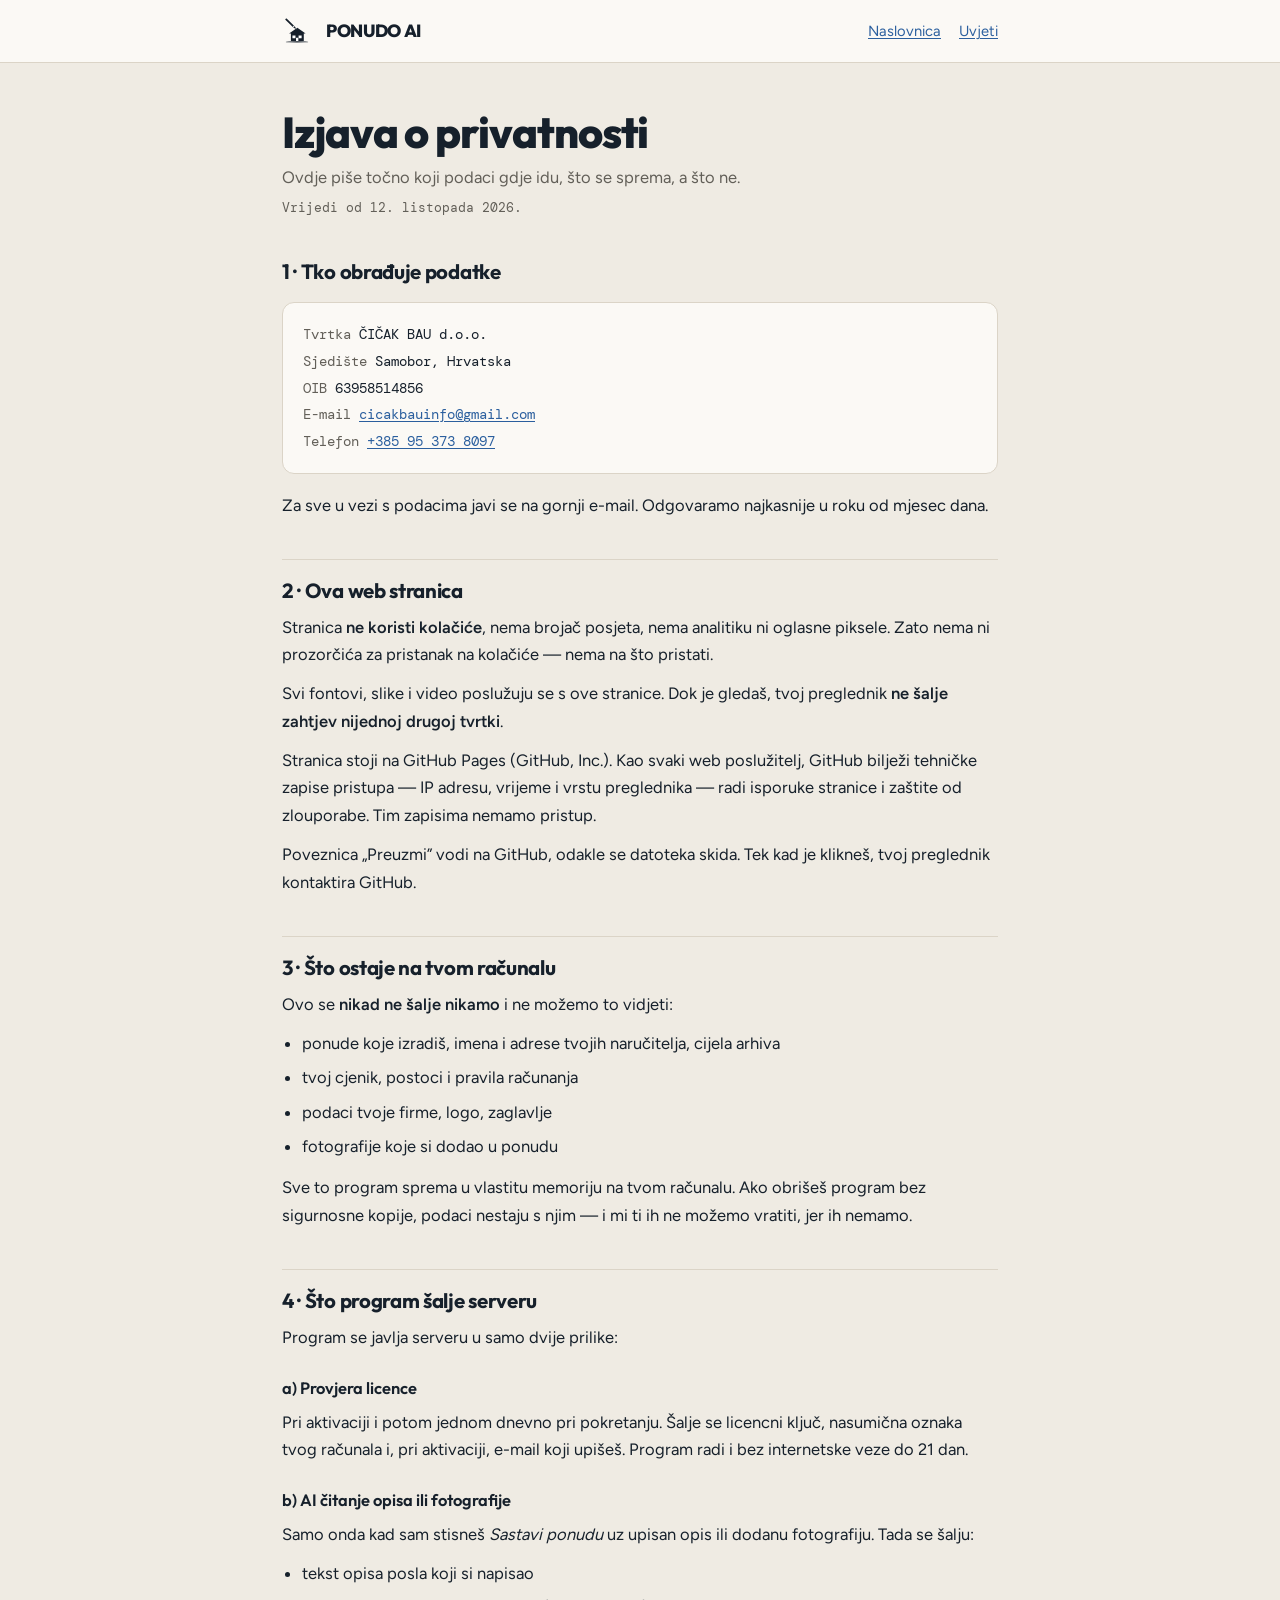
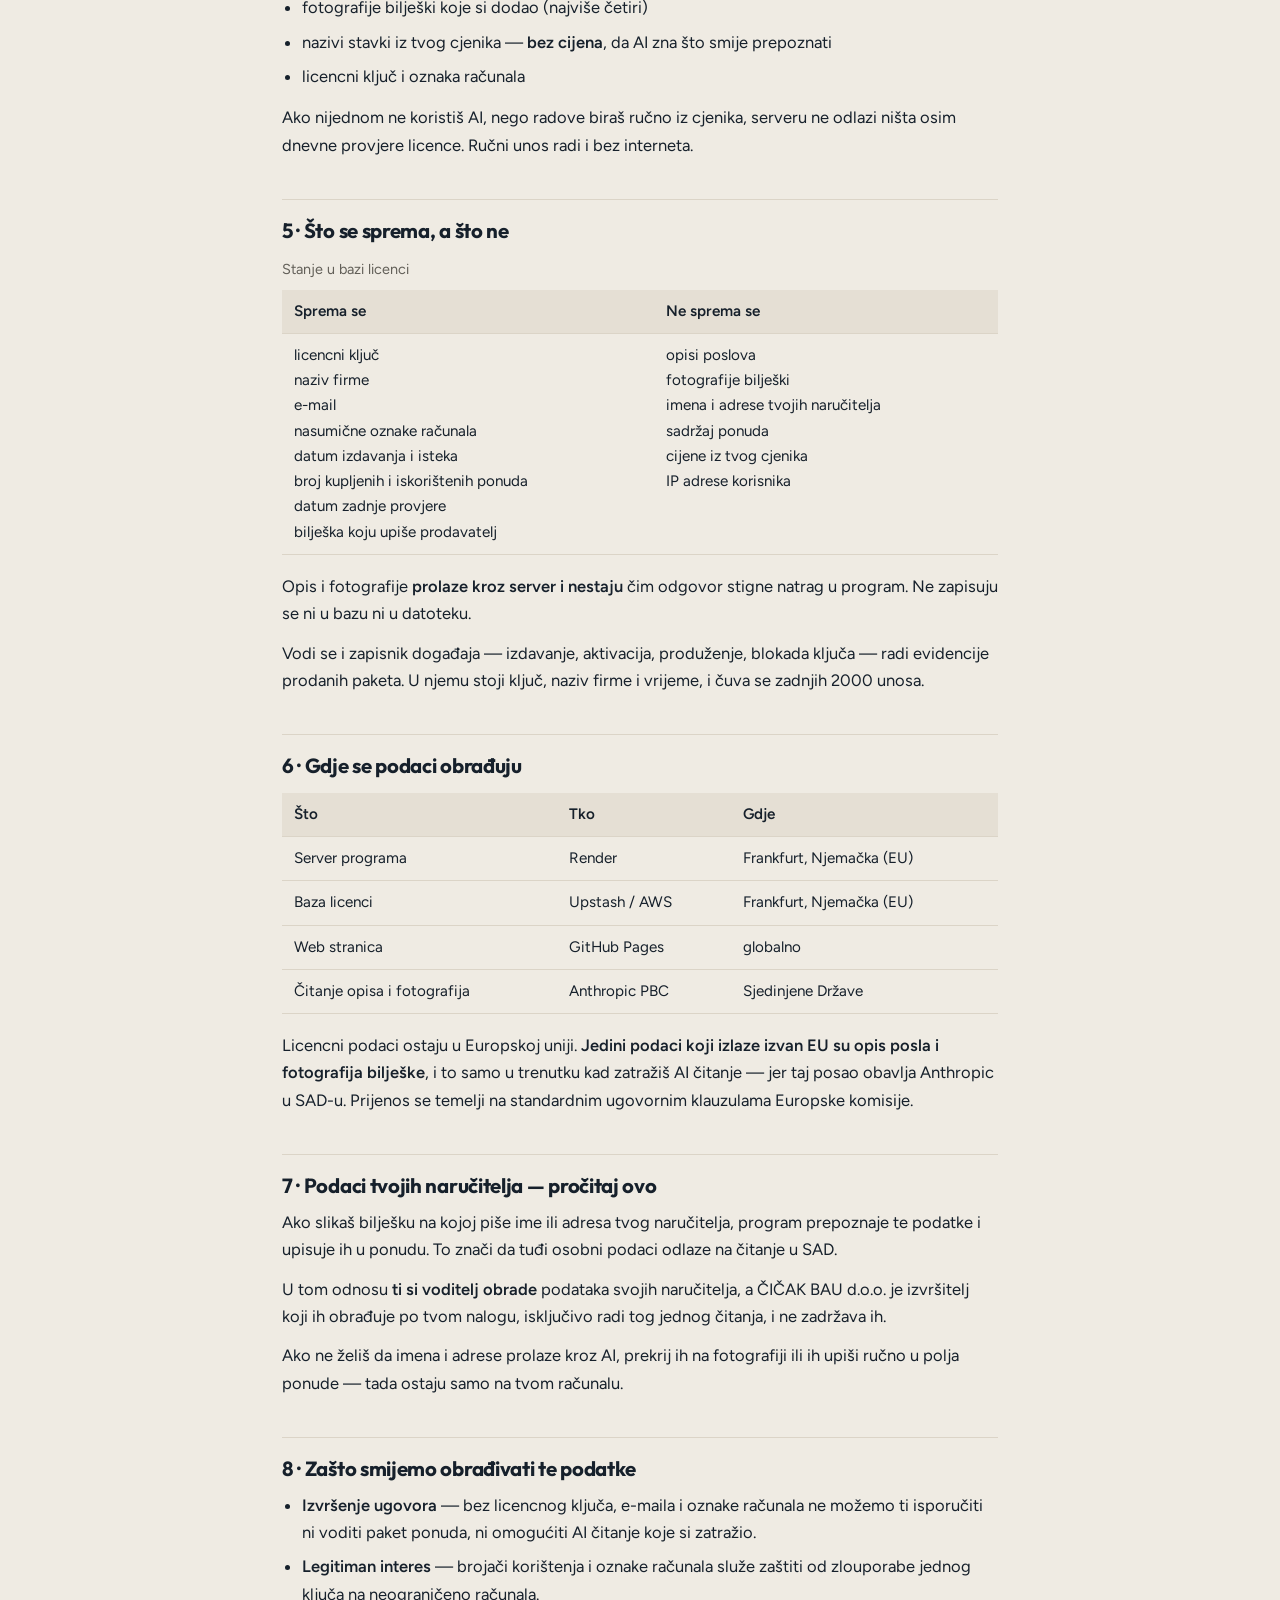
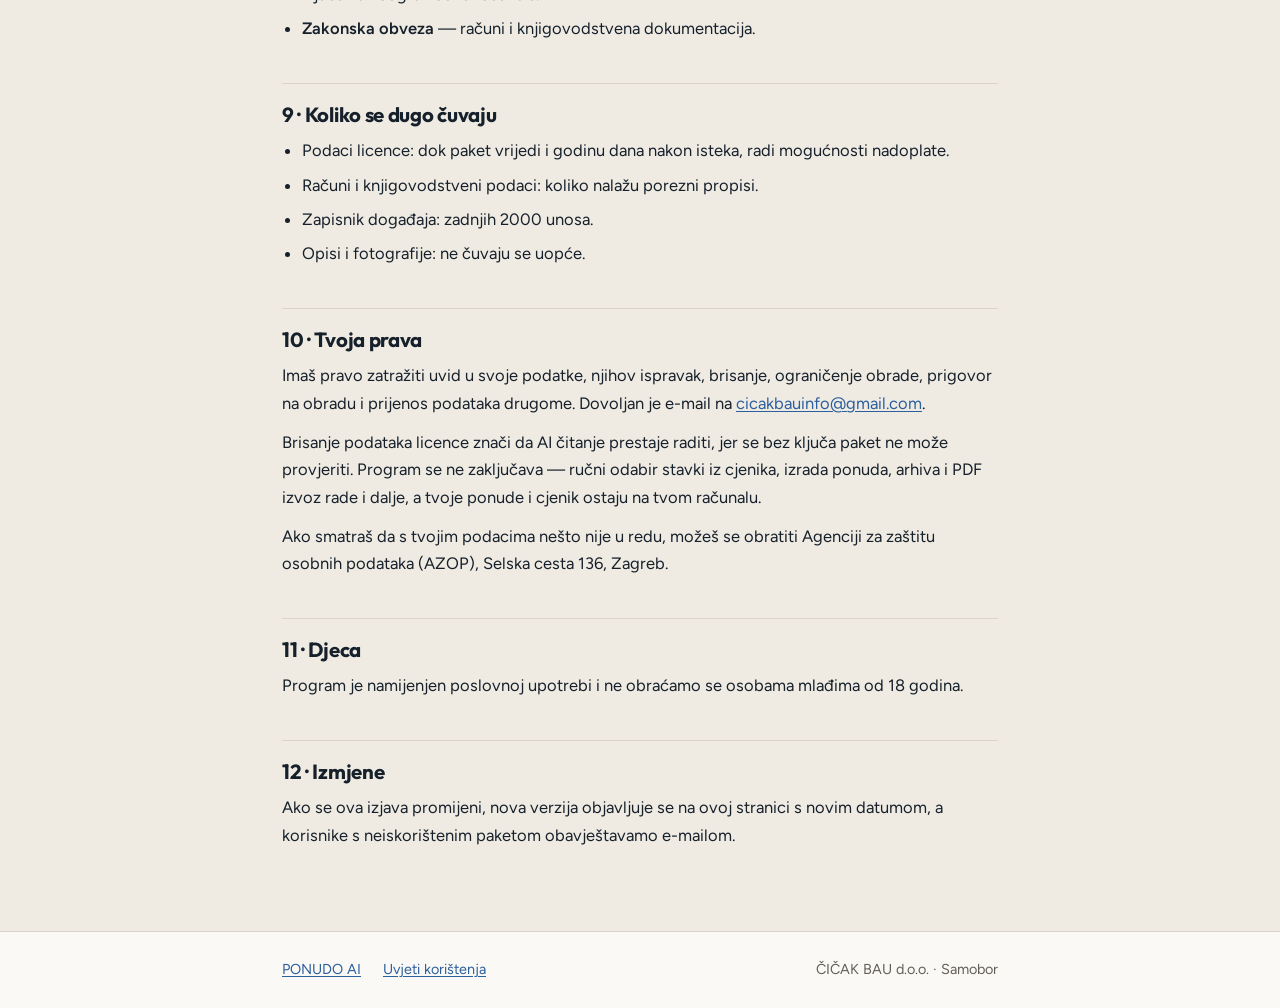
==== commit 095b6d5c: "Ispravak cijena: PDV se ne obracunava, 125 stavki u cjeniku, paket vs rucni unos" ====
--- a/privatnost.html
+++ b/privatnost.html
@@ -131,7 +131,7 @@
 
 <h2>10 · Tvoja prava</h2>
 <p>Imaš pravo zatražiti uvid u svoje podatke, njihov ispravak, brisanje, ograničenje obrade, prigovor na obradu i prijenos podataka drugome. Dovoljan je e-mail na <a href="mailto:cicakbauinfo@gmail.com">cicakbauinfo@gmail.com</a>.</p>
-<p>Brisanje podataka licence znači i prestanak rada programa, jer se bez ključa paket ne može provjeriti.</p>
+<p>Brisanje podataka licence znači da AI čitanje prestaje raditi, jer se bez ključa paket ne može provjeriti. Program se ne zaključava — ručni odabir stavki iz cjenika, izrada ponuda, arhiva i PDF izvoz rade i dalje, a tvoje ponude i cjenik ostaju na tvom računalu.</p>
 <p>Ako smatraš da s tvojim podacima nešto nije u redu, možeš se obratiti Agenciji za zaštitu osobnih podataka (AZOP), Selska cesta 136, Zagreb.</p>
 
 <h2>11 · Djeca</h2>
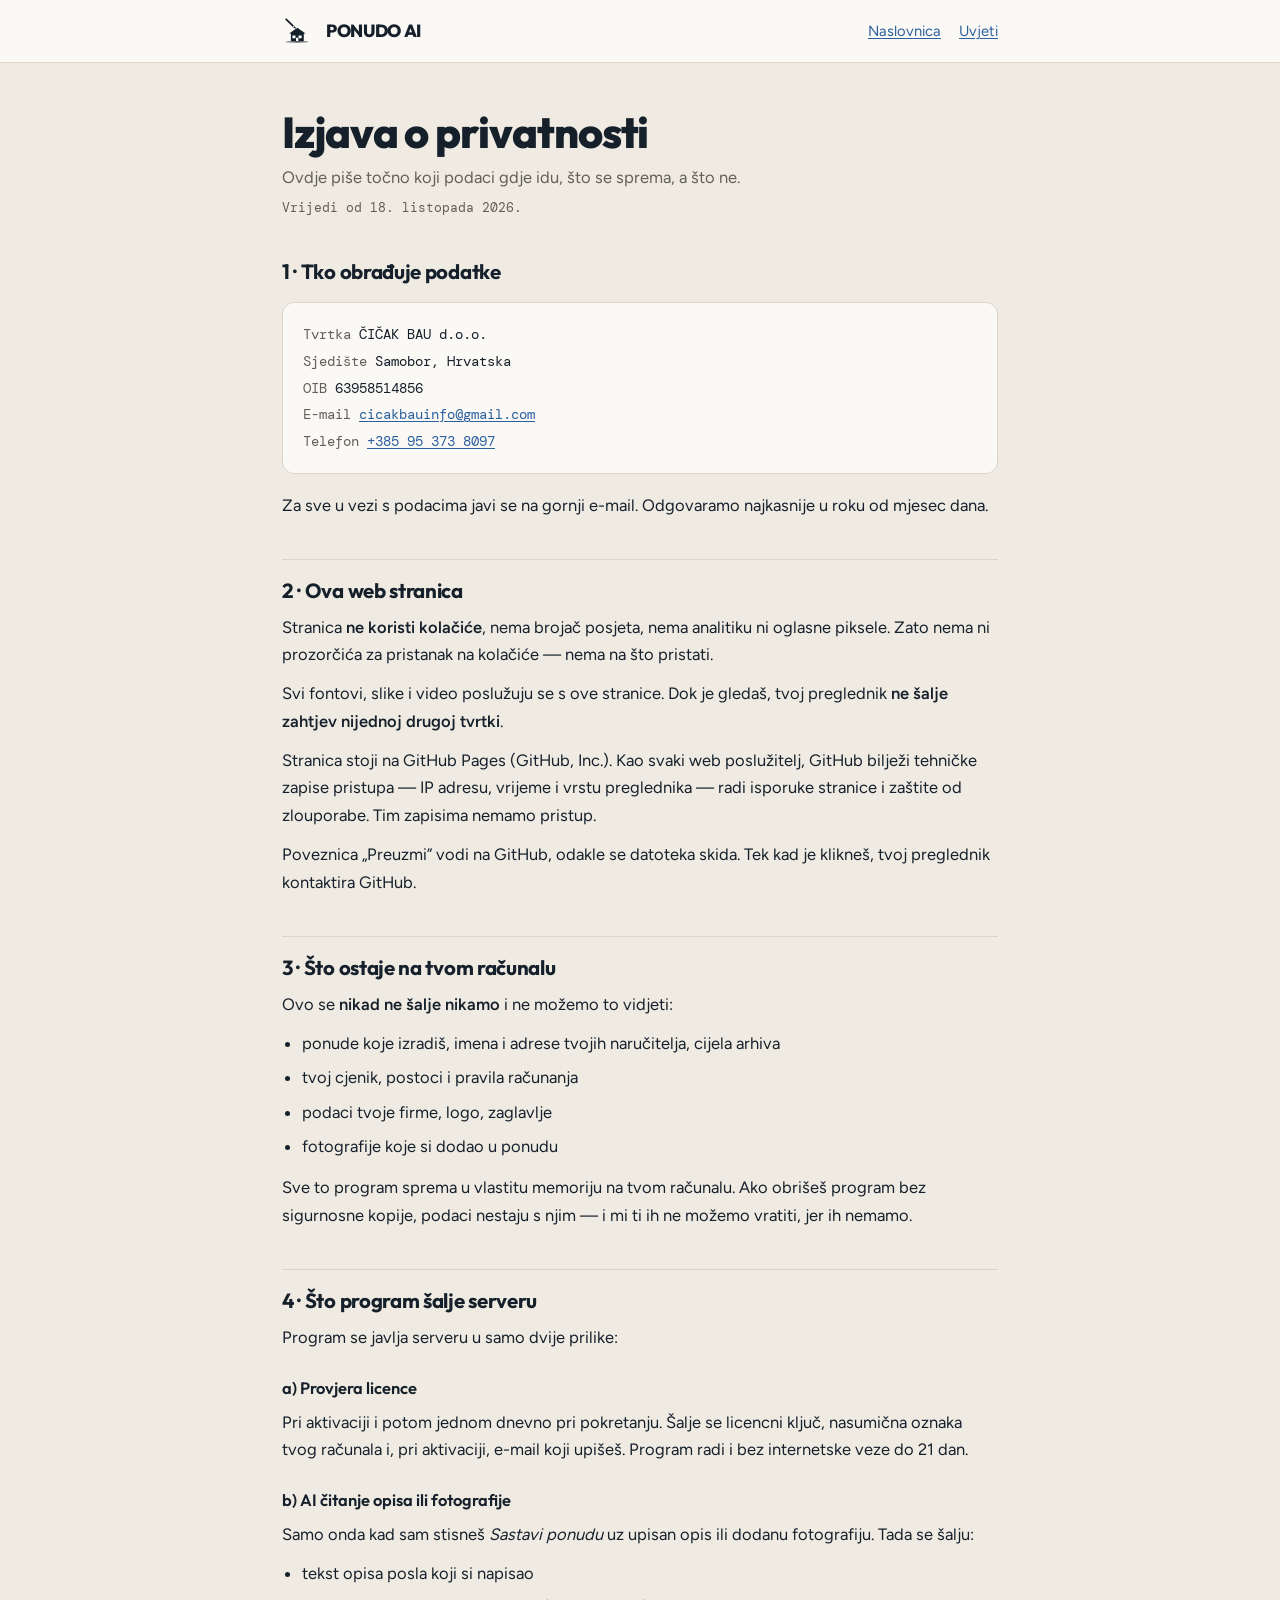
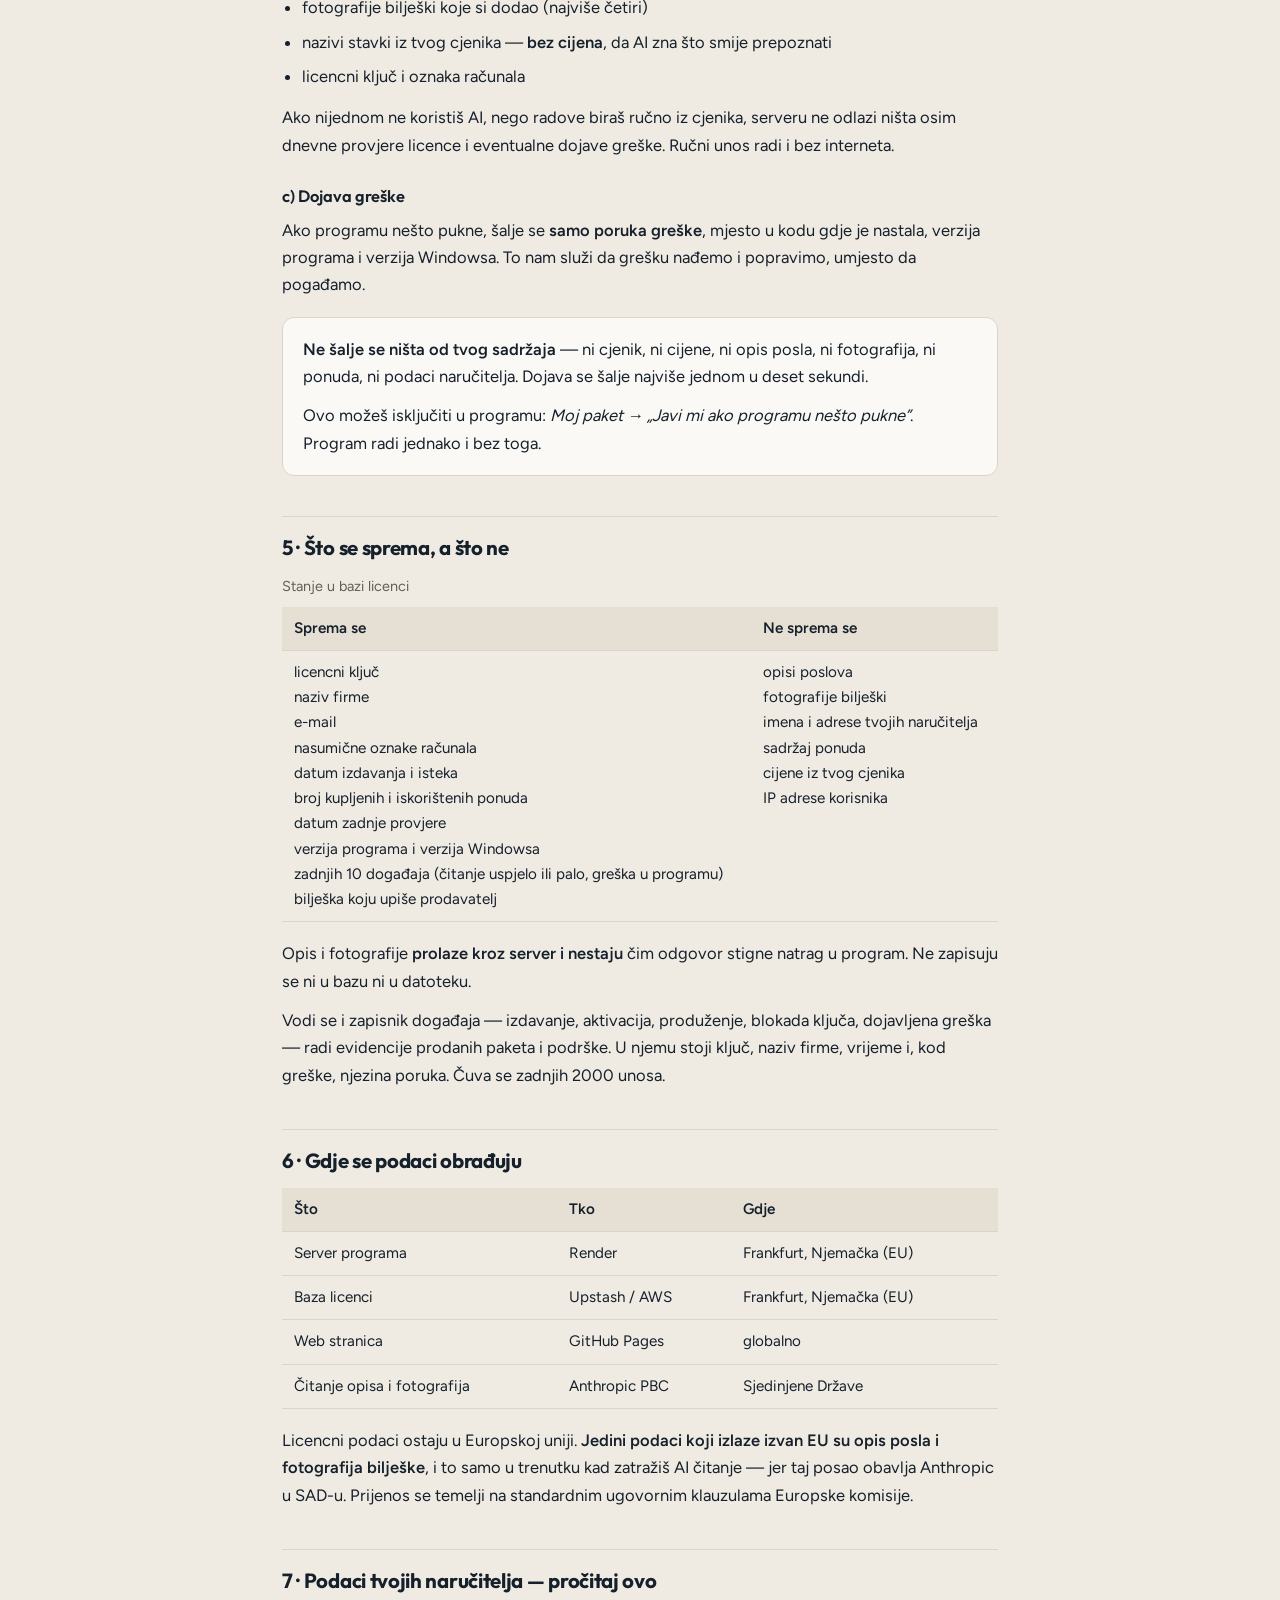
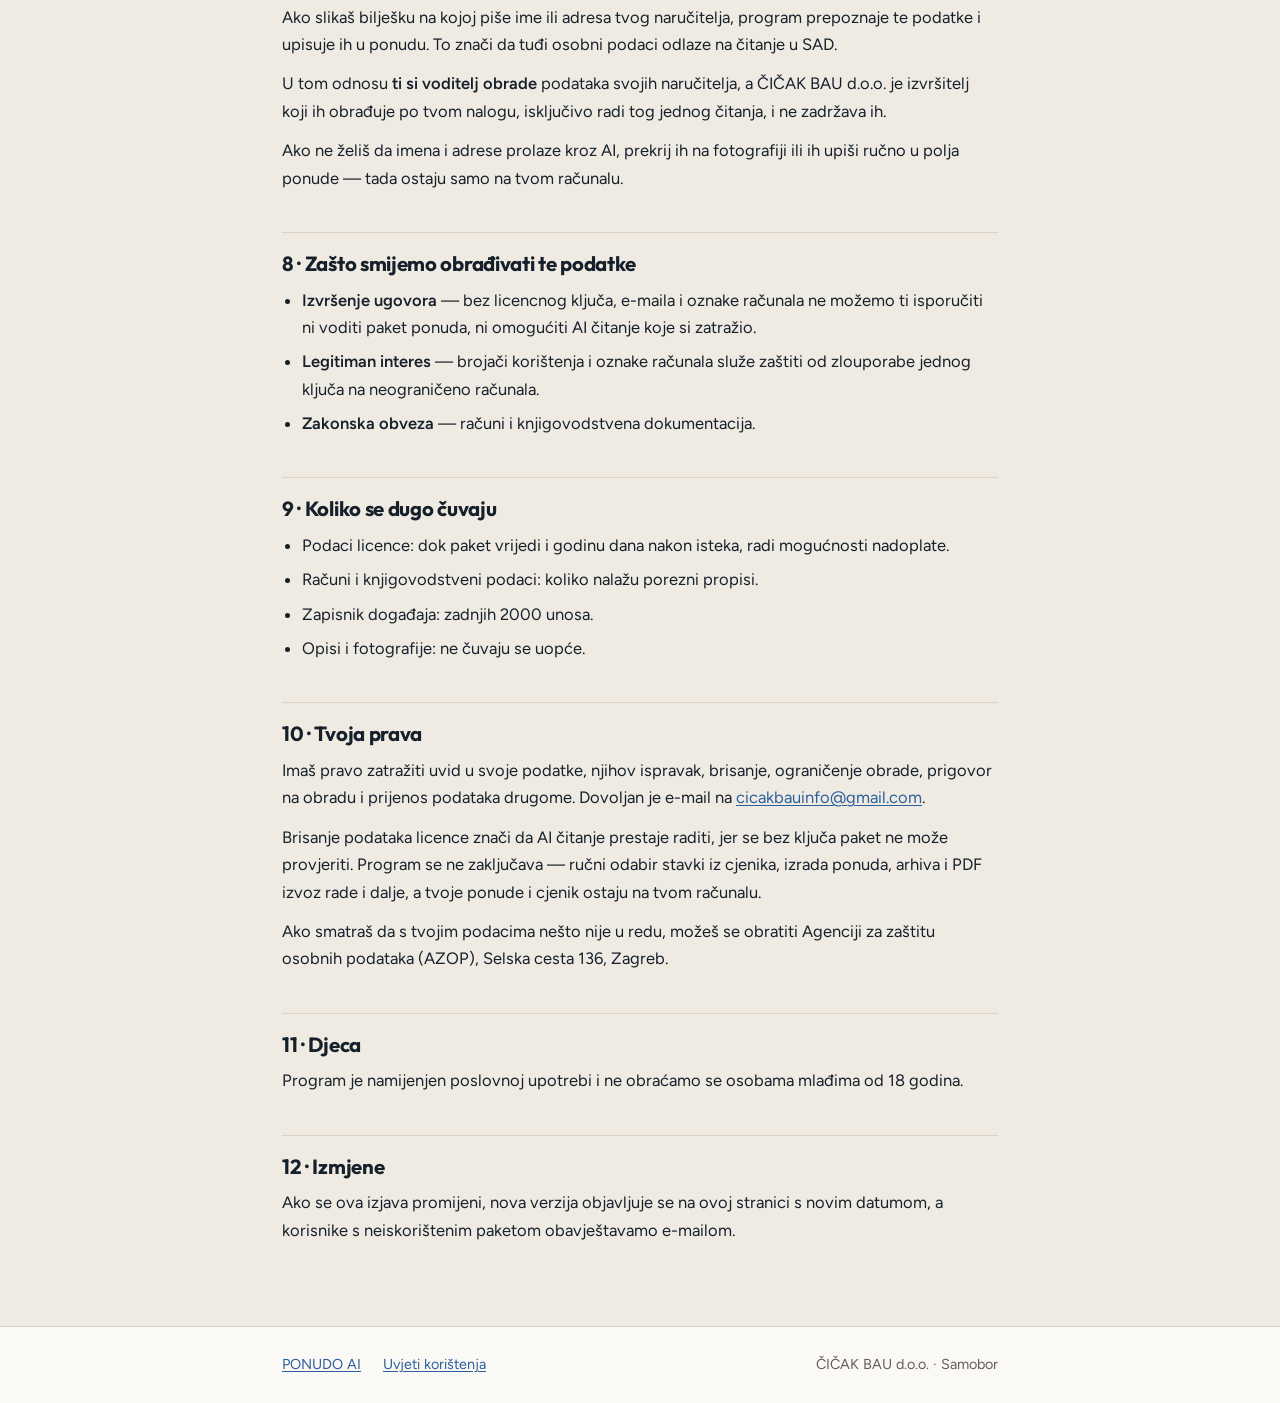
==== commit e8575640: "Izjava o privatnosti: dodana tocka o dojavi greske Program od verzije 1.0.7 salje poruku greske, mje" ====
--- a/privatnost.html
+++ b/privatnost.html
@@ -27,7 +27,7 @@
 
 <h1>Izjava o privatnosti</h1>
 <p class="uvod">Ovdje piše točno koji podaci gdje idu, što se sprema, a što ne.</p>
-<p class="azur">Vrijedi od 12. listopada 2026.</p>
+<p class="azur">Vrijedi od 18. listopada 2026.</p>
 
 <h2>1 · Tko obrađuje podatke</h2>
 <div class="okvir tvrtka">
@@ -69,7 +69,14 @@
   <li>nazivi stavki iz tvog cjenika — <strong>bez cijena</strong>, da AI zna što smije prepoznati</li>
   <li>licencni ključ i oznaka računala</li>
 </ul>
-<p>Ako nijednom ne koristiš AI, nego radove biraš ručno iz cjenika, serveru ne odlazi ništa osim dnevne provjere licence. Ručni unos radi i bez interneta.</p>
+<p>Ako nijednom ne koristiš AI, nego radove biraš ručno iz cjenika, serveru ne odlazi ništa osim dnevne provjere licence i eventualne dojave greške. Ručni unos radi i bez interneta.</p>
+
+<h3>c) Dojava greške</h3>
+<p>Ako programu nešto pukne, šalje se <strong>samo poruka greške</strong>, mjesto u kodu gdje je nastala, verzija programa i verzija Windowsa. To nam služi da grešku nađemo i popravimo, umjesto da pogađamo.</p>
+<div class="okvir">
+  <p><strong>Ne šalje se ništa od tvog sadržaja</strong> — ni cjenik, ni cijene, ni opis posla, ni fotografija, ni ponuda, ni podaci naručitelja. Dojava se šalje najviše jednom u deset sekundi.</p>
+  <p>Ovo možeš isključiti u programu: <em>Moj paket → „Javi mi ako programu nešto pukne”</em>. Program radi jednako i bez toga.</p>
+</div>
 
 <h2>5 · Što se sprema, a što ne</h2>
 <table>
@@ -84,6 +91,8 @@
       datum izdavanja i isteka<br>
       broj kupljenih i iskorištenih ponuda<br>
       datum zadnje provjere<br>
+      verzija programa i verzija Windowsa<br>
+      zadnjih 10 događaja (čitanje uspjelo ili palo, greška u programu)<br>
       bilješka koju upiše prodavatelj
     </td>
     <td>
@@ -97,7 +106,7 @@
   </tr>
 </table>
 <p>Opis i fotografije <strong>prolaze kroz server i nestaju</strong> čim odgovor stigne natrag u program. Ne zapisuju se ni u bazu ni u datoteku.</p>
-<p>Vodi se i zapisnik događaja — izdavanje, aktivacija, produženje, blokada ključa — radi evidencije prodanih paketa. U njemu stoji ključ, naziv firme i vrijeme, i čuva se zadnjih 2000 unosa.</p>
+<p>Vodi se i zapisnik događaja — izdavanje, aktivacija, produženje, blokada ključa, dojavljena greška — radi evidencije prodanih paketa i podrške. U njemu stoji ključ, naziv firme, vrijeme i, kod greške, njezina poruka. Čuva se zadnjih 2000 unosa.</p>
 
 <h2>6 · Gdje se podaci obrađuju</h2>
 <table>
